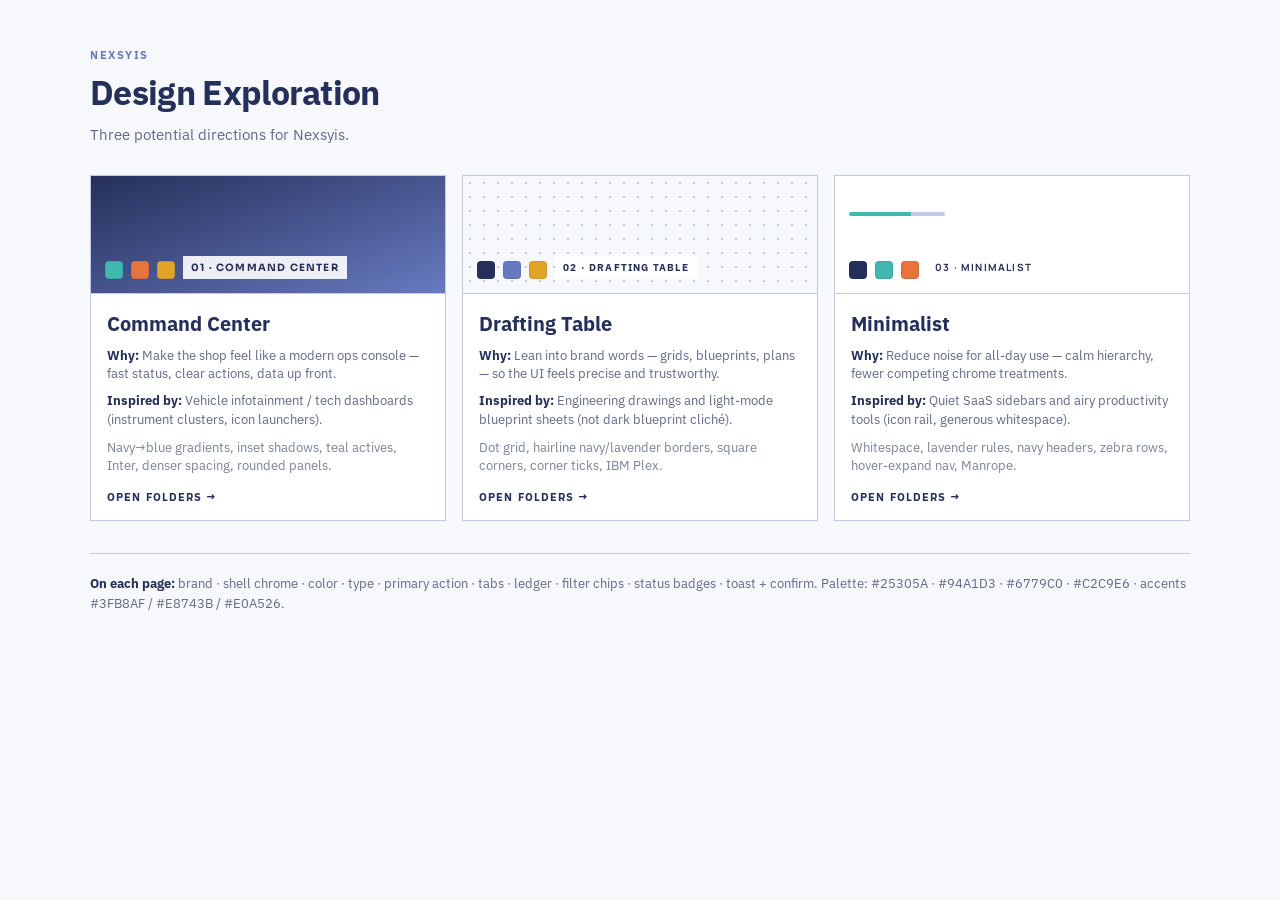
==== index.html @ 8ecec07b "Add Nexsyis design exploration vibes for client review. Three lo-fi Folders directions (Command Cent" ====
<!DOCTYPE html>
<html lang="en">
<head>
  <meta charset="utf-8" />
  <meta name="viewport" content="width=device-width, initial-scale=1" />
  <title>Nexsyis · Design Exploration</title>
  <link rel="icon" href="assets/nexsyis-mark.ico" />
  <link href="https://fonts.googleapis.com/css2?family=IBM+Plex+Sans:wght@400;600;700&family=Manrope:wght@600;700;800&family=Sora:wght@600;700&display=swap" rel="stylesheet" />
  <style>
    :root {
      --navy: #25305a;
      --lavender: #c2c9e6;
      --blue: #6779c0;
      --teal: #3fb8af;
      --orange: #e8743b;
      --gold: #e0a526;
    }
    * { box-sizing: border-box; }
    body {
      margin: 0;
      min-height: 100vh;
      font-family: "IBM Plex Sans", sans-serif;
      color: var(--navy);
      background: #f7f8fc;
      padding: 48px 28px 64px;
    }
    .wrap { max-width: 1100px; margin: 0 auto; }
    .eyebrow {
      margin: 0 0 8px;
      font-size: 11px;
      font-weight: 700;
      letter-spacing: 0.14em;
      text-transform: uppercase;
      color: var(--blue);
    }
    h1 {
      margin: 0 0 10px;
      font-size: 34px;
      letter-spacing: -0.02em;
    }
    .lede {
      margin: 0 0 28px;
      max-width: 58ch;
      color: #5f6a88;
      line-height: 1.5;
      font-size: 15px;
    }
    .grid {
      display: grid;
      grid-template-columns: repeat(3, minmax(0, 1fr));
      gap: 16px;
    }
    @media (max-width: 900px) { .grid { grid-template-columns: 1fr; } }
    a.card {
      display: flex;
      flex-direction: column;
      min-height: 340px;
      text-decoration: none;
      color: inherit;
      background: #fff;
      border: 1px solid var(--lavender);
      overflow: hidden;
    }
    a.card:hover { border-color: var(--navy); }
    .swatch {
      height: 118px;
      border-bottom: 1px solid var(--lavender);
      position: relative;
      display: flex;
      gap: 8px;
      align-items: flex-end;
      padding: 14px;
    }
    .swatch b {
      font-size: 10px;
      font-weight: 700;
      letter-spacing: 0.12em;
      text-transform: uppercase;
      background: rgba(255,255,255,.9);
      padding: 5px 8px;
    }
    .chip {
      width: 18px; height: 18px; border-radius: 4px;
      border: 1px solid rgba(37,48,90,.12);
    }
    .body { padding: 16px; flex: 1; display: flex; flex-direction: column; }
    .body h2 { margin: 0 0 10px; font-size: 20px; }
    .body p { margin: 0 0 8px; color: #5f6a88; font-size: 13px; line-height: 1.45; }
    .body p.craft { margin-bottom: 16px; flex: 1; color: #7a8298; font-size: 12.5px; }
    .body p strong { color: var(--navy); font-weight: 700; }
    .meta {
      font-size: 11px;
      font-weight: 700;
      letter-spacing: 0.1em;
      text-transform: uppercase;
      color: var(--navy);
    }
    .command .swatch {
      background: linear-gradient(160deg, #25305a, #6779c0);
      font-family: "Sora", sans-serif;
    }
    .command .swatch b { color: var(--navy); }
    .drafting .swatch {
      background:
        radial-gradient(circle, #c2c9e6 0.8px, transparent 0.9px) 0 0 / 14px 14px,
        #f7f8fc;
      font-family: "IBM Plex Sans", sans-serif;
    }
    .quiet .swatch {
      background: #fff;
      font-family: "Manrope", sans-serif;
    }
    .quiet .swatch::after {
      content: "";
      position: absolute;
      left: 14px; top: 36px;
      width: 96px; height: 4px;
      border-radius: 999px;
      background: linear-gradient(90deg, var(--teal) 65%, var(--lavender) 65%);
    }
    .notes {
      margin-top: 32px;
      padding-top: 20px;
      border-top: 1px solid var(--lavender);
      font-size: 13px;
      color: #5f6a88;
      line-height: 1.55;
    }
    .notes strong { color: var(--navy); }
  </style>
</head>
<body>
  <div class="wrap">
    <p class="eyebrow">Nexsyis</p>
    <h1>Design Exploration</h1>
    <p class="lede">
      Three potential directions for Nexsyis.
    </p>
    <div class="grid">
      <a class="card command" href="command.html">
        <div class="swatch">
          <span class="chip" style="background:#3fb8af"></span>
          <span class="chip" style="background:#e8743b"></span>
          <span class="chip" style="background:#e0a526"></span>
          <b>01 · Command Center</b>
        </div>
        <div class="body">
          <h2>Command Center</h2>
          <p class="why"><strong>Why:</strong> Make the shop feel like a modern ops console — fast status, clear actions, data up front.</p>
          <p class="inspo"><strong>Inspired by:</strong> Vehicle infotainment / tech dashboards (instrument clusters, icon launchers).</p>
          <p class="craft">Navy→blue gradients, inset shadows, teal actives, Inter, denser spacing, rounded panels.</p>
          <span class="meta">Open Folders →</span>
        </div>
      </a>
      <a class="card drafting" href="drafting.html">
        <div class="swatch">
          <span class="chip" style="background:#25305a"></span>
          <span class="chip" style="background:#6779c0"></span>
          <span class="chip" style="background:#e0a526"></span>
          <b>02 · Drafting Table</b>
        </div>
        <div class="body">
          <h2>Drafting Table</h2>
          <p class="why"><strong>Why:</strong> Lean into brand words — grids, blueprints, plans — so the UI feels precise and trustworthy.</p>
          <p class="inspo"><strong>Inspired by:</strong> Engineering drawings and light-mode blueprint sheets (not dark blueprint cliché).</p>
          <p class="craft">Dot grid, hairline navy/lavender borders, square corners, corner ticks, IBM Plex.</p>
          <span class="meta">Open Folders →</span>
        </div>
      </a>
      <a class="card quiet" href="quiet.html">
        <div class="swatch">
          <span class="chip" style="background:#25305a"></span>
          <span class="chip" style="background:#3fb8af"></span>
          <span class="chip" style="background:#e8743b"></span>
          <b>03 · Minimalist</b>
        </div>
        <div class="body">
          <h2>Minimalist</h2>
          <p class="why"><strong>Why:</strong> Reduce noise for all-day use — calm hierarchy, fewer competing chrome treatments.</p>
          <p class="inspo"><strong>Inspired by:</strong> Quiet SaaS sidebars and airy productivity tools (icon rail, generous whitespace).</p>
          <p class="craft">Whitespace, lavender rules, navy headers, zebra rows, hover-expand nav, Manrope.</p>
          <span class="meta">Open Folders →</span>
        </div>
      </a>
    </div>
    <p class="notes">
      <strong>On each page:</strong> brand · shell chrome · color · type · primary action · tabs · ledger · filter chips · status badges · toast + confirm.
      Palette: #25305A · #94A1D3 · #6779C0 · #C2C9E6 · accents #3FB8AF / #E8743B / #E0A526.
    </p>
  </div>
</body>
</html>
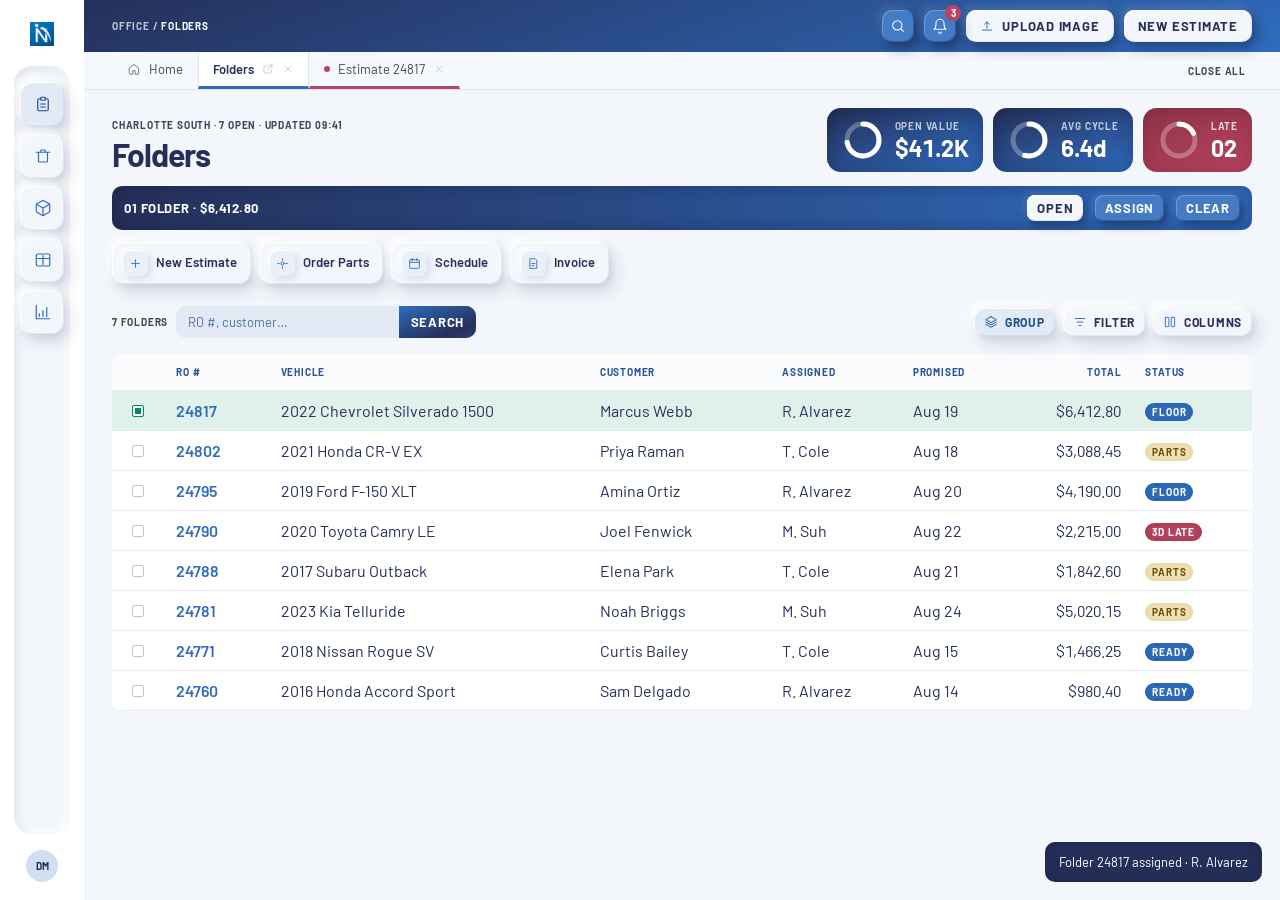
==== commit ee3a9519: "Refine Command Center: notifications, filters, columns, and type scale. Adds interactive popovers an" ====
--- a/index.html
+++ b/index.html
@@ -3,190 +3,14 @@
 <head>
   <meta charset="utf-8" />
   <meta name="viewport" content="width=device-width, initial-scale=1" />
-  <title>Nexsyis · Design Exploration</title>
+  <title>Nexsyis · Command Center · Folders</title>
   <link rel="icon" href="assets/nexsyis-mark.ico" />
-  <link href="https://fonts.googleapis.com/css2?family=IBM+Plex+Sans:wght@400;600;700&family=Manrope:wght@600;700;800&family=Sora:wght@600;700&display=swap" rel="stylesheet" />
-  <style>
-    :root {
-      --navy: #25305a;
-      --lavender: #c2c9e6;
-      --blue: #6779c0;
-      --teal: #3fb8af;
-      --orange: #e8743b;
-      --gold: #e0a526;
-    }
-    * { box-sizing: border-box; }
-    body {
-      margin: 0;
-      min-height: 100vh;
-      font-family: "IBM Plex Sans", sans-serif;
-      color: var(--navy);
-      background: #f7f8fc;
-      padding: 48px 28px 64px;
-    }
-    .wrap { max-width: 1100px; margin: 0 auto; }
-    .eyebrow {
-      margin: 0 0 8px;
-      font-size: 11px;
-      font-weight: 700;
-      letter-spacing: 0.14em;
-      text-transform: uppercase;
-      color: var(--blue);
-    }
-    h1 {
-      margin: 0 0 10px;
-      font-size: 34px;
-      letter-spacing: -0.02em;
-    }
-    .lede {
-      margin: 0 0 28px;
-      max-width: 58ch;
-      color: #5f6a88;
-      line-height: 1.5;
-      font-size: 15px;
-    }
-    .grid {
-      display: grid;
-      grid-template-columns: repeat(3, minmax(0, 1fr));
-      gap: 16px;
-    }
-    @media (max-width: 900px) { .grid { grid-template-columns: 1fr; } }
-    a.card {
-      display: flex;
-      flex-direction: column;
-      min-height: 340px;
-      text-decoration: none;
-      color: inherit;
-      background: #fff;
-      border: 1px solid var(--lavender);
-      overflow: hidden;
-    }
-    a.card:hover { border-color: var(--navy); }
-    .swatch {
-      height: 118px;
-      border-bottom: 1px solid var(--lavender);
-      position: relative;
-      display: flex;
-      gap: 8px;
-      align-items: flex-end;
-      padding: 14px;
-    }
-    .swatch b {
-      font-size: 10px;
-      font-weight: 700;
-      letter-spacing: 0.12em;
-      text-transform: uppercase;
-      background: rgba(255,255,255,.9);
-      padding: 5px 8px;
-    }
-    .chip {
-      width: 18px; height: 18px; border-radius: 4px;
-      border: 1px solid rgba(37,48,90,.12);
-    }
-    .body { padding: 16px; flex: 1; display: flex; flex-direction: column; }
-    .body h2 { margin: 0 0 10px; font-size: 20px; }
-    .body p { margin: 0 0 8px; color: #5f6a88; font-size: 13px; line-height: 1.45; }
-    .body p.craft { margin-bottom: 16px; flex: 1; color: #7a8298; font-size: 12.5px; }
-    .body p strong { color: var(--navy); font-weight: 700; }
-    .meta {
-      font-size: 11px;
-      font-weight: 700;
-      letter-spacing: 0.1em;
-      text-transform: uppercase;
-      color: var(--navy);
-    }
-    .command .swatch {
-      background: linear-gradient(160deg, #25305a, #6779c0);
-      font-family: "Sora", sans-serif;
-    }
-    .command .swatch b { color: var(--navy); }
-    .drafting .swatch {
-      background:
-        radial-gradient(circle, #c2c9e6 0.8px, transparent 0.9px) 0 0 / 14px 14px,
-        #f7f8fc;
-      font-family: "IBM Plex Sans", sans-serif;
-    }
-    .quiet .swatch {
-      background: #fff;
-      font-family: "Manrope", sans-serif;
-    }
-    .quiet .swatch::after {
-      content: "";
-      position: absolute;
-      left: 14px; top: 36px;
-      width: 96px; height: 4px;
-      border-radius: 999px;
-      background: linear-gradient(90deg, var(--teal) 65%, var(--lavender) 65%);
-    }
-    .notes {
-      margin-top: 32px;
-      padding-top: 20px;
-      border-top: 1px solid var(--lavender);
-      font-size: 13px;
-      color: #5f6a88;
-      line-height: 1.55;
-    }
-    .notes strong { color: var(--navy); }
-  </style>
+  <link rel="stylesheet" href="css/shell.css" />
+  <link rel="stylesheet" href="css/vibe-command.css?v=spine-active" />
 </head>
 <body>
-  <div class="wrap">
-    <p class="eyebrow">Nexsyis</p>
-    <h1>Design Exploration</h1>
-    <p class="lede">
-      Three potential directions for Nexsyis.
-    </p>
-    <div class="grid">
-      <a class="card command" href="command.html">
-        <div class="swatch">
-          <span class="chip" style="background:#3fb8af"></span>
-          <span class="chip" style="background:#e8743b"></span>
-          <span class="chip" style="background:#e0a526"></span>
-          <b>01 · Command Center</b>
-        </div>
-        <div class="body">
-          <h2>Command Center</h2>
-          <p class="why"><strong>Why:</strong> Make the shop feel like a modern ops console — fast status, clear actions, data up front.</p>
-          <p class="inspo"><strong>Inspired by:</strong> Vehicle infotainment / tech dashboards (instrument clusters, icon launchers).</p>
-          <p class="craft">Navy→blue gradients, inset shadows, teal actives, Inter, denser spacing, rounded panels.</p>
-          <span class="meta">Open Folders →</span>
-        </div>
-      </a>
-      <a class="card drafting" href="drafting.html">
-        <div class="swatch">
-          <span class="chip" style="background:#25305a"></span>
-          <span class="chip" style="background:#6779c0"></span>
-          <span class="chip" style="background:#e0a526"></span>
-          <b>02 · Drafting Table</b>
-        </div>
-        <div class="body">
-          <h2>Drafting Table</h2>
-          <p class="why"><strong>Why:</strong> Lean into brand words — grids, blueprints, plans — so the UI feels precise and trustworthy.</p>
-          <p class="inspo"><strong>Inspired by:</strong> Engineering drawings and light-mode blueprint sheets (not dark blueprint cliché).</p>
-          <p class="craft">Dot grid, hairline navy/lavender borders, square corners, corner ticks, IBM Plex.</p>
-          <span class="meta">Open Folders →</span>
-        </div>
-      </a>
-      <a class="card quiet" href="quiet.html">
-        <div class="swatch">
-          <span class="chip" style="background:#25305a"></span>
-          <span class="chip" style="background:#3fb8af"></span>
-          <span class="chip" style="background:#e8743b"></span>
-          <b>03 · Minimalist</b>
-        </div>
-        <div class="body">
-          <h2>Minimalist</h2>
-          <p class="why"><strong>Why:</strong> Reduce noise for all-day use — calm hierarchy, fewer competing chrome treatments.</p>
-          <p class="inspo"><strong>Inspired by:</strong> Quiet SaaS sidebars and airy productivity tools (icon rail, generous whitespace).</p>
-          <p class="craft">Whitespace, lavender rules, navy headers, zebra rows, hover-expand nav, Manrope.</p>
-          <span class="meta">Open Folders →</span>
-        </div>
-      </a>
-    </div>
-    <p class="notes">
-      <strong>On each page:</strong> brand · shell chrome · color · type · primary action · tabs · ledger · filter chips · status badges · toast + confirm.
-      Palette: #25305A · #94A1D3 · #6779C0 · #C2C9E6 · accents #3FB8AF / #E8743B / #E0A526.
-    </p>
-  </div>
+  <div id="app"></div>
+  <script src="js/folders.js?v=filter-grouped"></script>
+  <script>mountFolders("command");</script>
 </body>
 </html>
--- a/css/shell.css
+++ b/css/shell.css
@@ -0,0 +1,806 @@
+/* Shared lo-fi Folders shell — layout + hierarchy. Vibes own color/type/chrome. */
+
+*,
+*::before,
+*::after { box-sizing: border-box; }
+
+html, body { margin: 0; height: 100%; }
+
+body {
+  font-family: var(--font);
+  font-size: var(--text-body);
+  color: var(--ink);
+  background: var(--bg);
+  -webkit-font-smoothing: antialiased;
+}
+
+button, input { font: inherit; }
+button { cursor: pointer; }
+a { color: inherit; }
+
+.app {
+  display: grid;
+  grid-template-columns: var(--spine-width) minmax(0, 1fr);
+  min-height: 100vh;
+  height: 100%;
+}
+
+/* —— Spine / brand */
+.spine {
+  display: flex;
+  flex-direction: column;
+  background: var(--spine);
+  color: var(--spinefg);
+  border-right: 1px solid var(--line);
+  z-index: 2;
+}
+
+.brand {
+  display: flex;
+  flex-direction: column;
+  align-items: center;
+  gap: 8px;
+  padding: 16px 8px 14px;
+  text-decoration: none;
+  border-bottom: 1px solid var(--line);
+}
+
+.brand img { width: 28px; height: 28px; display: block; }
+
+.brand-word {
+  font-family: var(--font-display);
+  font-weight: 700;
+  font-size: var(--text-brand);
+  letter-spacing: var(--track-brand);
+  line-height: 1.1;
+  text-align: center;
+  color: var(--brand-ink);
+}
+
+.spine-nav {
+  display: flex;
+  flex-direction: column;
+  gap: var(--spine-gap, 6px);
+  padding: 10px 8px;
+  flex: 1;
+}
+
+.spine-item {
+  display: flex;
+  flex-direction: column;
+  align-items: center;
+  gap: 5px;
+  padding: 8px 4px;
+  border: 0;
+  background: transparent;
+  color: var(--spine-muted);
+}
+
+.spine-item .tile {
+  width: var(--tile, 36px);
+  height: var(--tile, 36px);
+  display: grid;
+  place-items: center;
+  border-radius: var(--radius-tile);
+  background: var(--tile-bg);
+  border: 1px solid var(--tile-line);
+  color: var(--tile-fg);
+}
+
+.spine-item .ico,
+.spine-item .tile .ico { width: 18px; height: 18px; }
+
+.spine-item .lbl {
+  font-size: 9px;
+  font-weight: 600;
+  letter-spacing: 0.06em;
+  text-transform: uppercase;
+}
+
+.spine-item.is-active {
+  color: var(--spinefg);
+}
+
+.spine-item.is-active .tile {
+  background: var(--tile-active-bg);
+  border-color: var(--tile-active-line);
+  color: var(--tile-active-fg);
+  box-shadow: var(--tile-active-glow, none);
+}
+
+.spine-foot {
+  padding: 10px 8px 14px;
+  border-top: 1px solid var(--line);
+  display: flex;
+  flex-direction: column;
+  gap: 8px;
+  align-items: center;
+}
+
+.user-chip {
+  width: 32px;
+  height: 32px;
+  border-radius: 50%;
+  display: grid;
+  place-items: center;
+  font-size: 10px;
+  font-weight: 700;
+  background: var(--soft);
+  color: var(--ink);
+  border: 1px solid var(--line);
+}
+
+/* —— Workspace */
+.workspace {
+  display: flex;
+  flex-direction: column;
+  min-width: 0;
+  background: var(--sheet);
+  position: relative;
+}
+
+.topbar {
+  display: flex;
+  align-items: center;
+  gap: 10px;
+  min-height: 52px;
+  padding: 0 16px;
+  background: var(--paper);
+  border-bottom: 1px solid var(--line);
+}
+
+.crumb {
+  font-size: 10px;
+  font-weight: 700;
+  letter-spacing: 0.12em;
+  text-transform: uppercase;
+  color: var(--muted);
+  white-space: nowrap;
+}
+
+.crumb strong { color: var(--ink); }
+
+.topbar-spacer { flex: 1; }
+
+.search {
+  display: flex;
+  align-items: center;
+  height: 32px;
+  min-width: 180px;
+  border: 1px solid var(--line);
+  border-radius: var(--radius-control);
+  background: var(--paper);
+  overflow: hidden;
+}
+
+.search input {
+  flex: 1;
+  border: 0;
+  outline: 0;
+  padding: 0 12px;
+  background: transparent;
+  color: var(--muted);
+  font-size: 12px;
+}
+
+.btn {
+  height: 32px;
+  padding: 0 14px;
+  border-radius: var(--radius-control);
+  border: 1px solid transparent;
+  font-size: 11px;
+  font-weight: 700;
+  letter-spacing: 0.06em;
+  text-transform: uppercase;
+  display: inline-flex;
+  align-items: center;
+  gap: 6px;
+  white-space: nowrap;
+  background: transparent;
+  color: var(--ink);
+}
+
+.btn-primary {
+  background: var(--action);
+  border-color: var(--action);
+  color: var(--action-fg);
+}
+
+.btn-ghost {
+  border-color: var(--line);
+  background: var(--paper);
+}
+
+.btn-sm { height: 26px; padding: 0 10px; font-size: 10px; }
+
+.btn-teal {
+  background: var(--teal);
+  border-color: var(--teal);
+  color: #fff;
+}
+
+.icon-btn {
+  width: 32px;
+  height: 32px;
+  border-radius: var(--radius-control);
+  border: 1px solid var(--line);
+  background: var(--paper);
+  color: var(--muted);
+  display: grid;
+  place-items: center;
+  position: relative;
+  padding: 0;
+}
+
+.icon-btn .badge {
+  position: absolute;
+  top: -5px;
+  right: -5px;
+  min-width: 16px;
+  height: 16px;
+  padding: 0 4px;
+  border-radius: 999px;
+  background: var(--orange);
+  color: #fff;
+  font-size: 9px;
+  font-weight: 700;
+  display: grid;
+  place-items: center;
+}
+
+/* —— Tabs */
+.tabstrip {
+  display: flex;
+  align-items: stretch;
+  min-height: 36px;
+  padding: 0 10px;
+  gap: 4px;
+  background: var(--sheet);
+  border-bottom: 1px solid var(--line);
+}
+
+.tab {
+  display: flex;
+  align-items: center;
+  gap: 8px;
+  padding: 0 12px;
+  border: 0;
+  background: transparent;
+  color: var(--muted);
+  font-size: 13px;
+  border-bottom: 2px solid transparent;
+}
+
+.tab.is-active {
+  color: var(--ink);
+  font-weight: 600;
+  background: var(--paper);
+  border-bottom-color: var(--tab-active, var(--action));
+}
+
+.tab.is-dirty { border-bottom-color: var(--orange); }
+.tab .dot {
+  width: 6px; height: 6px; border-radius: 50%;
+  background: var(--orange);
+}
+.tab .x { color: var(--faint); }
+.tabstrip .close-all {
+  margin-left: auto;
+  border: 0;
+  background: transparent;
+  color: var(--muted);
+  font-size: 10px;
+  font-weight: 700;
+  letter-spacing: 0.1em;
+  text-transform: uppercase;
+}
+
+/* —— Content */
+.content {
+  flex: 1;
+  min-height: 0;
+  overflow: auto;
+  padding: var(--content-pad, 18px 20px 32px);
+  background: var(--content-bg, var(--paper));
+}
+
+.page-head {
+  display: flex;
+  align-items: flex-end;
+  justify-content: space-between;
+  gap: 20px;
+  margin-bottom: var(--section-gap, 14px);
+}
+
+.page-meta {
+  font-size: 10px;
+  font-weight: 700;
+  letter-spacing: 0.12em;
+  text-transform: uppercase;
+  color: var(--muted);
+  margin-bottom: 6px;
+}
+
+.page-title {
+  font-family: var(--font-display);
+  font-size: var(--text-title);
+  font-weight: 700;
+  letter-spacing: var(--track-title);
+  margin: 0;
+  line-height: 1.1;
+  color: var(--brand-ink);
+}
+
+/* —— KPI / instrument cluster */
+.kpis {
+  display: flex;
+  gap: var(--kpi-gap, 10px);
+}
+
+.kpi {
+  background: var(--panel-bg);
+  border: 1px solid var(--panel-line);
+  border-radius: var(--radius-panel);
+  padding: var(--kpi-pad, 10px 14px);
+  min-width: 96px;
+  box-shadow: var(--panel-shadow, none);
+  position: relative;
+}
+
+.kpi .k {
+  display: block;
+  font-size: 10px;
+  font-weight: 700;
+  letter-spacing: 0.12em;
+  text-transform: uppercase;
+  color: var(--muted);
+  margin-bottom: 4px;
+}
+
+.kpi .v {
+  font-variant-numeric: tabular-nums;
+  font-weight: 700;
+  font-size: var(--kpi-num, 20px);
+  color: var(--ink);
+  line-height: 1;
+}
+
+.kpi.is-alert .v { color: var(--orange); }
+
+.kpi-gauge {
+  display: flex;
+  align-items: center;
+  gap: 10px;
+}
+
+.kpi-gauge svg { width: 44px; height: 44px; flex: 0 0 auto; }
+.kpi-gauge .track { fill: none; stroke: var(--gauge-track); stroke-width: 5; }
+.kpi-gauge .arc { fill: none; stroke: var(--teal); stroke-width: 5; stroke-linecap: round; }
+.kpi.is-alert .kpi-gauge .arc { stroke: var(--orange); }
+
+/* —— Quick actions (Command) */
+.launcher {
+  display: none;
+  grid-template-columns: repeat(4, minmax(0, 1fr));
+  gap: 10px;
+  margin-bottom: var(--section-gap, 14px);
+}
+
+body[data-vibe="command"] .launcher { display: grid; }
+
+.launch-tile {
+  display: flex;
+  flex-direction: column;
+  align-items: flex-start;
+  gap: 10px;
+  padding: 12px;
+  border-radius: var(--radius-panel);
+  border: 1px solid var(--panel-line);
+  background: var(--panel-bg);
+  box-shadow: var(--panel-shadow, none);
+  color: var(--ink);
+  text-align: left;
+}
+
+.launch-tile .tile {
+  width: 36px;
+  height: 36px;
+  border-radius: var(--radius-tile);
+  display: grid;
+  place-items: center;
+  background: var(--navy);
+  color: #fff;
+}
+
+.launch-tile .name {
+  font-size: 12px;
+  font-weight: 600;
+}
+
+.launch-tile .sub {
+  font-size: 11px;
+  color: var(--muted);
+}
+
+/* —— Selection bar */
+.sel-bar {
+  display: flex;
+  align-items: center;
+  gap: 12px;
+  min-height: 38px;
+  padding: 0 12px;
+  margin-bottom: 12px;
+  border-radius: var(--radius-control);
+  background: var(--band);
+  color: var(--band-fg);
+  font-size: 12px;
+  position: relative;
+}
+
+.sel-bar strong {
+  font-size: 11px;
+  letter-spacing: 0.06em;
+  text-transform: uppercase;
+}
+
+.sel-bar .hint { opacity: 0.8; flex: 1; font-size: 11px; }
+.sel-bar .btn {
+  height: 26px;
+  background: color-mix(in srgb, #fff 18%, transparent);
+  border-color: color-mix(in srgb, #fff 35%, transparent);
+  color: #fff;
+}
+
+/* —— Toolbar / pills */
+.toolbar {
+  display: flex;
+  align-items: center;
+  gap: 8px;
+  margin-bottom: 10px;
+  flex-wrap: wrap;
+}
+
+.toolbar .count {
+  font-size: 10px;
+  font-weight: 700;
+  letter-spacing: 0.12em;
+  text-transform: uppercase;
+  color: var(--muted);
+}
+
+.seg {
+  display: flex;
+  gap: 4px;
+  align-items: center;
+}
+
+.chip {
+  height: 26px;
+  padding: 0 11px;
+  border-radius: var(--radius-chip);
+  border: 1px solid var(--line);
+  background: var(--paper);
+  color: var(--ink);
+  font-size: 10px;
+  font-weight: 700;
+  letter-spacing: 0.08em;
+  text-transform: uppercase;
+}
+
+.chip.is-on {
+  background: var(--chip-on-bg);
+  border-color: var(--chip-on-line);
+  color: var(--chip-on-fg);
+}
+
+/* —— Panel / ledger */
+.panel {
+  border: 1px solid var(--panel-line);
+  background: var(--panel-bg);
+  border-radius: var(--radius-panel);
+  box-shadow: var(--panel-shadow, none);
+  overflow: hidden;
+  position: relative;
+}
+
+.stage-stack {
+  display: flex;
+  flex-direction: column;
+  gap: 16px;
+}
+
+/* Drafting corner ticks — all 4 corners on every stage panel */
+.panel.ticks::before,
+.panel.ticks::after {
+  content: none;
+}
+
+body[data-vibe="drafting"] .panel.ticks {
+  background-color: #fff;
+  background-image:
+    linear-gradient(var(--navy), var(--navy)),
+    linear-gradient(var(--navy), var(--navy)),
+    linear-gradient(var(--navy), var(--navy)),
+    linear-gradient(var(--navy), var(--navy)),
+    linear-gradient(var(--navy), var(--navy)),
+    linear-gradient(var(--navy), var(--navy)),
+    linear-gradient(var(--navy), var(--navy)),
+    linear-gradient(var(--navy), var(--navy));
+  background-size: 12px 1.5px, 1.5px 12px, 12px 1.5px, 1.5px 12px, 12px 1.5px, 1.5px 12px, 12px 1.5px, 1.5px 12px;
+  background-position:
+    left 5px top 5px, left 5px top 5px,
+    right 5px top 5px, right 5px top 5px,
+    left 5px bottom 5px, left 5px bottom 5px,
+    right 5px bottom 5px, right 5px bottom 5px;
+  background-repeat: no-repeat;
+  overflow: visible;
+}
+
+.dim-line {
+  display: none;
+  align-items: center;
+  gap: 8px;
+  margin: 0 0 8px;
+  font-size: 10px;
+  font-weight: 700;
+  letter-spacing: 0.1em;
+  text-transform: uppercase;
+  color: var(--blue-mid);
+}
+
+body[data-vibe="drafting"] .dim-line { display: flex; }
+
+.dim-line .rule {
+  flex: 1;
+  height: 0;
+  border-top: 1px solid var(--blue-mid);
+  position: relative;
+}
+.dim-line .rule::before,
+.dim-line .rule::after {
+  content: "";
+  position: absolute;
+  top: -3px;
+  width: 1px;
+  height: 7px;
+  background: var(--blue-mid);
+}
+.dim-line .rule::before { left: 0; }
+.dim-line .rule::after { right: 0; }
+
+.ledger {
+  width: 100%;
+  border-collapse: collapse;
+  font-size: var(--text-row);
+}
+
+.ledger th {
+  text-align: left;
+  font-size: 10px;
+  font-weight: 700;
+  letter-spacing: 0.12em;
+  text-transform: uppercase;
+  color: var(--muted);
+  height: 32px;
+  padding: 0 12px;
+  background: var(--thead);
+  border-bottom: 1px solid var(--thead-line);
+  white-space: nowrap;
+}
+
+.ledger th.num, .ledger td.num {
+  text-align: right;
+  font-variant-numeric: tabular-nums;
+}
+
+.ledger .group td {
+  height: 30px;
+  padding: 0 12px;
+  background: var(--group-bg);
+  font-size: 10px;
+  font-weight: 700;
+  letter-spacing: 0.12em;
+  text-transform: uppercase;
+  border-bottom: 1px solid var(--line);
+}
+
+.ledger .tick {
+  display: inline-block;
+  width: 7px;
+  height: 7px;
+  margin-right: 8px;
+  vertical-align: middle;
+  background: var(--periwinkle, var(--blue-mid));
+}
+.ledger .tick.critical { background: var(--orange); }
+.ledger .tick.attention { background: var(--gold); }
+.ledger .tick.active { background: var(--teal); }
+
+.ledger tr.data td {
+  height: var(--row-h, 38px);
+  padding: 0 12px;
+  border-bottom: 1px solid var(--row-line);
+}
+
+.ledger tr.data.is-selected td {
+  background: var(--row-selected);
+}
+
+.ledger a.ro {
+  color: var(--link);
+  font-weight: 600;
+  text-decoration: none;
+}
+
+.ledger .check {
+  width: 14px;
+  height: 14px;
+  border: 1px solid var(--line);
+  background: var(--paper);
+  display: inline-block;
+  vertical-align: middle;
+  border-radius: 2px;
+}
+
+.ledger tr.is-selected .check {
+  background: var(--action);
+  border-color: var(--action);
+  box-shadow: inset 0 0 0 2px var(--paper);
+}
+
+/* —— Status */
+.tag {
+  display: inline-flex;
+  align-items: center;
+  height: 18px;
+  padding: 0 7px;
+  font-size: 9px;
+  font-weight: 700;
+  letter-spacing: 0.08em;
+  text-transform: uppercase;
+  border-radius: var(--radius-chip);
+  border: 1px solid transparent;
+}
+
+/* Semantic status — vibes map meaning → color */
+.tag-critical {
+  color: #fff;
+  background: var(--orange);
+  border-color: var(--orange);
+}
+.tag-attention {
+  color: #fff;
+  background: var(--gold);
+  border-color: var(--gold);
+}
+.tag-neutral {
+  color: var(--navy);
+  background: var(--lavender);
+  border-color: transparent;
+}
+
+/* —— Placeholders */
+.ph {
+  display: block;
+  background: var(--ph);
+  border-radius: 3px;
+  position: relative;
+  overflow: hidden;
+}
+.ph::after {
+  content: "";
+  position: absolute;
+  inset: 0;
+  background: linear-gradient(105deg, transparent 40%, rgba(255,255,255,.55) 50%, transparent 60%);
+  animation: shine 2.4s ease-in-out infinite;
+}
+@keyframes shine {
+  from { transform: translateX(-70%); }
+  to { transform: translateX(70%); }
+}
+.ph-line { height: 10px; width: 70%; }
+.ph-line.short { width: 42%; }
+.ph-block { min-height: 24px; width: 100%; height: 100%; }
+
+/* —— Feedback */
+.toast {
+  position: fixed;
+  right: 18px;
+  bottom: 18px;
+  max-width: 320px;
+  padding: 12px 14px;
+  background: var(--navy);
+  color: #fff;
+  border-radius: var(--radius-control);
+  font-size: 12px;
+  z-index: 40;
+  box-shadow: 0 12px 28px -16px rgba(37, 48, 90, 0.45);
+}
+
+.dialog-wrap {
+  position: absolute;
+  right: 22px;
+  top: 100px;
+  width: min(340px, calc(100% - 40px));
+  z-index: 30;
+}
+
+.dialog {
+  background: var(--paper);
+  border: 1px solid var(--line);
+  border-radius: var(--radius-panel);
+  padding: 16px;
+  box-shadow: var(--dialog-shadow, 0 18px 40px -22px rgba(37, 48, 90, 0.35));
+}
+
+.dialog .kicker {
+  display: flex;
+  align-items: center;
+  gap: 8px;
+  font-size: 10px;
+  font-weight: 700;
+  letter-spacing: 0.12em;
+  text-transform: uppercase;
+  color: var(--muted);
+  margin-bottom: 6px;
+}
+
+.dialog .kicker .dot {
+  width: 6px; height: 6px; border-radius: 50%;
+  background: var(--orange);
+}
+
+.dialog h3 {
+  margin: 0 0 6px;
+  font-family: var(--font-display);
+  font-size: 16px;
+  color: var(--brand-ink);
+}
+
+.dialog p {
+  margin: 0 0 14px;
+  font-size: 13px;
+  color: var(--muted);
+  line-height: 1.45;
+}
+
+.dialog .actions { display: flex; gap: 8px; align-items: center; }
+.dialog .grow { flex: 1; }
+.btn-danger {
+  color: var(--orange);
+  border-color: color-mix(in srgb, var(--orange) 45%, #fff);
+  background: #fff;
+}
+
+.vibe-tag {
+  position: fixed;
+  left: calc(var(--spine-width) + 14px);
+  bottom: 14px;
+  z-index: 20;
+  font-size: 10px;
+  font-weight: 700;
+  letter-spacing: 0.12em;
+  text-transform: uppercase;
+  color: var(--muted);
+  background: color-mix(in srgb, var(--paper) 90%, transparent);
+  border: 1px solid var(--line);
+  padding: 6px 10px;
+  border-radius: 999px;
+}
+
+.vibe-tag a {
+  color: var(--link);
+  text-decoration: none;
+  margin-left: 8px;
+}
+
+.ico svg {
+  display: block;
+  width: 100%;
+  height: 100%;
+  stroke: currentColor;
+  fill: none;
+  stroke-width: 1.6;
+  stroke-linecap: round;
+  stroke-linejoin: round;
+}
--- a/css/vibe-command.css
+++ b/css/vibe-command.css
@@ -0,0 +1,1654 @@
+/* 1. Command Center — light tech dashboard / infotainment
+
+   Signal legend (strict):
+   · Blue family  → stage groups (tints/shades of #2F6CBF)
+   · Green #008A62 → active states + important tags only
+   · Blue  #2F6CBF → primary buttons / links (not green)
+   · Rose  #B8445F → critical callouts
+   · Gold  #D6A319 → attention callouts
+   · Neutrals #424656 / #A6ABBD → muted chrome
+
+   Chrome rule: no borders, except checkboxes + table rules. Depth = inset shadows.
+*/
+
+@import url("https://fonts.googleapis.com/css2?family=Barlow:wght@400;500;600;700&display=swap");
+
+:root {
+  --navy: #25305a;
+  --blue-mid: #2f6cbf;
+  --periwinkle: color-mix(in srgb, #2f6cbf 42%, #ffffff);
+  --lavender: color-mix(in srgb, #2f6cbf 22%, #ffffff);
+  --teal: #008a62;
+  --stage: #2f6cbf;
+  /* Stage ladder from base #2F6CBF — light → mid → deep */
+  --stage-light: color-mix(in srgb, #2f6cbf 38%, #ffffff);
+  --stage-mid: #2f6cbf;
+  --stage-deep: color-mix(in srgb, #2f6cbf 48%, #25305a);
+  --orange: #b8445f;
+  --gold: #d6a319;
+  --slate: #424656;
+  --mist: #a6abbd;
+
+  --ink: #25305a;
+  --brand-ink: #25305a;
+  --muted: #424656;
+  --faint: #a6abbd;
+  /* Surfaces derived from #2F6CBF — not the old purple-gray stack */
+  --bg: color-mix(in srgb, #2f6cbf 9%, #ffffff);
+  --paper: #ffffff;
+  --sheet: color-mix(in srgb, #2f6cbf 5%, #ffffff);
+  --soft: color-mix(in srgb, #2f6cbf 11%, #ffffff);
+  --line: transparent;
+  --ph: color-mix(in srgb, #2f6cbf 14%, #ffffff);
+
+  --spine: #ffffff;
+  --spinefg: #25305a;
+  --spine-muted: #424656;
+  --spine-width: 84px;
+  --spine-width-open: 260px;
+  --spine-gap: 4px;
+
+  --tile: 36px;
+  --tile-bg: transparent;
+  --tile-line: transparent;
+  --tile-fg: #25305a;
+  --tile-active-bg: transparent;
+  --tile-active-line: transparent;
+  --tile-active-fg: #008a62;
+  --tile-active-glow: none;
+
+  --action: #2f6cbf;
+  --action-fg: #ffffff;
+  --tab-active: #2f6cbf;
+  --link: #2f6cbf;
+  --band: #25305a;
+  --band-fg: #ffffff;
+
+  --panel-bg: linear-gradient(160deg, #25305a 0%, #2f6cbf 100%);
+  --panel-line: transparent;
+  --panel-shadow: inset 0 0 18px rgba(15, 20, 40, 0.22);
+  --radius-panel: 14px;
+  --radius-control: 10px;
+  --radius-tile: 12px;
+  --radius-chip: 999px;
+
+  --thead: color-mix(in srgb, #25305a 8%, #fff);
+  --thead-line: transparent;
+  --group-bg: color-mix(in srgb, var(--lavender) 55%, #fff);
+  --row-line: transparent;
+  --row-selected: color-mix(in srgb, #008a62 12%, #fff);
+  --row-hover: color-mix(in srgb, #008a62 6%, #fff); /* ~50% of selected green */
+  --row-h: 40px;
+
+  --chip-on-bg: #008a62;
+  --chip-on-line: transparent;
+  --chip-on-fg: #fff;
+
+  --gauge-track: color-mix(in srgb, #fff 28%, transparent);
+
+  --font: "Barlow", sans-serif;
+  --font-display: "Barlow", sans-serif;
+  /* Type scale (5 steps) — prefer these over one-off px */
+  --text-display: 32px; /* page title */
+  --text-kpi: 24px; /* metric numerals only */
+  --text-body: 16px; /* page + table rows */
+  --text-ui: 13px; /* controls, tabs, nav labels, popovers */
+  --text-ui-sm: 12px; /* compact toolbar actions (Group / Filter / Columns) */
+  --text-micro: 10px; /* uppercase chrome / tags / badges */
+  --text-brand: var(--text-ui);
+  --text-title: var(--text-display);
+  --text-row: var(--text-body);
+  --track-brand: 0.04em;
+  --track-title: -0.03em;
+  --track-micro: 0.08em;
+  --kpi-num: var(--text-kpi);
+  --content-gutter: 28px;
+  --content-pad: 18px var(--content-gutter) 36px;
+  --content-bg: color-mix(in srgb, #2f6cbf 6%, #ffffff);
+
+  /* Centered insets only — no x/y offset on the shadow */
+  --inset: inset 0 0 6px rgba(37, 48, 90, 0.12);
+  --inset-deep: inset 0 0 10px rgba(37, 48, 90, 0.16);
+  --inset-on-dark: inset 0 0 18px rgba(15, 20, 40, 0.32);
+  --inset-fill: inset 0 0 8px rgba(15, 20, 40, 0.18);
+  --inset-teal: inset 0 0 10px rgba(0, 100, 70, 0.22);
+}
+
+/* —— No borders on chrome (table + checkboxes excluded below) */
+.spine,
+.brand,
+.spine-foot,
+.topbar,
+.search,
+.btn,
+.icon-btn,
+.kpi,
+.launch-tile,
+.launch-tile .tile,
+.panel,
+.sel-bar,
+.chip,
+.user-chip,
+.spine-item .tile,
+.toast,
+.vibe-tag,
+.dialog,
+.tag {
+  border: 0 !important;
+}
+
+/* —— Slim icon rail — expands on hover (from Minimalist feedback) */
+.spine {
+  width: var(--spine-width);
+  padding: 12px 6px 14px;
+  box-shadow: none;
+  background: #fff;
+  overflow: hidden;
+  z-index: 30;
+  transition: width 0.2s ease;
+}
+
+.spine:hover {
+  width: var(--spine-width-open);
+  box-shadow: 12px 0 32px -20px rgba(37, 48, 90, 0.28);
+}
+
+.brand {
+  flex-direction: row;
+  justify-content: flex-start;
+  align-items: center;
+  padding: 10px 0 16px 24px;
+  margin: 0;
+  gap: 0;
+  border-radius: 0;
+  background: #fff;
+  box-shadow: none;
+  width: 100%;
+  overflow: hidden;
+  box-sizing: border-box;
+}
+
+.spine:hover .brand {
+  gap: 12px;
+  padding-right: 16px;
+}
+
+.brand img {
+  width: 24px;
+  height: 24px;
+  flex: 0 0 24px;
+  display: block;
+}
+
+.brand-word {
+  opacity: 0;
+  width: 0;
+  max-width: 0;
+  overflow: hidden;
+  white-space: nowrap;
+  font-size: var(--text-body);
+  letter-spacing: 0;
+  text-align: left;
+  font-weight: 700;
+  transition: opacity 0.15s ease;
+}
+
+.spine:hover .brand-word {
+  opacity: 1;
+  width: auto;
+  max-width: 160px;
+}
+
+.spine-nav {
+  margin: 4px 8px;
+  padding: 8px 6px;
+  /* No flex gap — collapsed kickers were still eating gap and unevening icons */
+  gap: 0;
+  align-items: stretch;
+  border-radius: 18px;
+  background: var(--content-bg);
+  box-shadow:
+    inset 4px 4px 10px rgba(37, 48, 90, 0.08),
+    inset -3px -3px 8px rgba(255, 255, 255, 0.9);
+}
+
+.spine-item + .spine-item,
+.spine-kicker + .spine-item {
+  margin-top: 8px;
+}
+
+/* Kickers collapse fully when closed (no leftover flex space) */
+.spine-kicker {
+  margin: 0;
+  padding: 0;
+  max-height: 0;
+  height: 0;
+  opacity: 0;
+  overflow: hidden;
+  font-size: var(--text-micro);
+  font-weight: 700;
+  letter-spacing: var(--track-micro);
+  text-transform: uppercase;
+  /* Same blue as table column headers */
+  color: color-mix(in srgb, #2f6cbf 58%, #25305a);
+  line-height: 0;
+  pointer-events: none;
+  transition:
+    max-height 0.22s ease,
+    height 0.22s ease,
+    margin 0.22s ease,
+    padding 0.22s ease,
+    opacity 0.18s ease,
+    line-height 0.22s ease;
+}
+
+.spine:hover .spine-kicker {
+  position: relative;
+  z-index: 2;
+  max-height: 28px;
+  height: auto;
+  line-height: 1.3;
+  margin: 14px 12px 10px;
+  padding: 2px 0;
+  opacity: 1;
+}
+
+.spine:hover .spine-kicker:first-child {
+  margin-top: 6px;
+}
+
+/* When kicker is visible it owns the spacing — don’t double with item margin */
+.spine:hover .spine-kicker + .spine-item {
+  margin-top: 0;
+}
+
+.spine-item {
+  position: relative;
+  z-index: 0;
+  display: flex;
+  flex-direction: row;
+  justify-content: flex-start;
+  align-items: center;
+  gap: 0;
+  width: 100%;
+  height: 44px;
+  min-height: 44px;
+  padding: 0 10px 0 12px;
+  text-align: left;
+  box-sizing: border-box;
+  /* Soft-UI surface shared with .launch-tile below */
+  transition:
+    box-shadow 0.22s ease,
+    background-color 0.22s ease,
+    color 0.22s ease,
+    transform 0.22s ease,
+    gap 0.18s ease,
+    padding 0.18s ease;
+}
+
+.spine:hover .spine-item {
+  gap: 12px;
+  padding: 0 12px 0 12px;
+}
+
+.spine-item .tile {
+  width: 22px;
+  height: 22px;
+  flex: 0 0 22px;
+  display: grid;
+  place-items: center;
+  background: transparent;
+  box-shadow: none;
+  color: #2f6cbf;
+}
+
+.spine-item .tile .ico {
+  width: 18px;
+  height: 18px;
+  display: block;
+}
+
+.spine-item .lbl {
+  flex: 1 1 auto;
+  min-width: 0;
+  opacity: 0;
+  max-width: 0;
+  overflow: hidden;
+  text-overflow: ellipsis;
+  white-space: nowrap;
+  font-size: var(--text-ui);
+  font-weight: 600;
+  letter-spacing: 0;
+  text-transform: none;
+  line-height: 1.2;
+  transition:
+    opacity 0.16s ease 0.04s,
+    max-width 0.2s ease;
+}
+
+.spine:hover .spine-item .lbl {
+  opacity: 1;
+  max-width: 168px;
+}
+
+/* Active — same darker blue + wash as Group / Filter pressed state */
+.spine-item.is-active {
+  color: #1e4f8f;
+  background: color-mix(in srgb, #2f6cbf 14%, #ffffff);
+}
+
+.spine-item.is-active:hover {
+  background: color-mix(in srgb, #2f6cbf 18%, #ffffff);
+}
+
+.spine-item.is-active .tile {
+  background: transparent;
+  color: #1e4f8f;
+  box-shadow: none;
+}
+
+.spine-item.is-active .lbl {
+  color: #1e4f8f;
+}
+
+.spine-foot {
+  align-items: flex-start;
+  padding: 12px 0 4px 20px;
+  box-shadow: none;
+}
+
+.user-row {
+  display: flex;
+  align-items: center;
+  gap: 0;
+  padding: 0;
+  border-radius: 0;
+  background: transparent;
+  box-shadow: none;
+  overflow: hidden;
+}
+
+.spine:hover .user-row {
+  gap: 10px;
+}
+
+.user-chip {
+  width: 32px;
+  height: 32px;
+  flex: 0 0 32px;
+  box-shadow: none;
+  background: var(--lavender);
+  color: var(--navy);
+}
+
+.user-meta {
+  display: flex;
+  flex-direction: column;
+  gap: 2px;
+  min-width: 0;
+  opacity: 0;
+  width: 0;
+  max-width: 0;
+  overflow: hidden;
+  white-space: nowrap;
+}
+
+.spine:hover .user-meta {
+  opacity: 1;
+  width: auto;
+  max-width: 140px;
+}
+
+.user-meta strong {
+  font-size: var(--text-ui);
+  font-weight: 700;
+  color: var(--navy);
+  white-space: nowrap;
+  overflow: hidden;
+  text-overflow: ellipsis;
+}
+
+.user-meta span {
+  font-size: var(--text-micro);
+  color: var(--muted);
+  letter-spacing: var(--track-micro);
+  text-transform: uppercase;
+}
+
+.topbar {
+  position: relative;
+  background: linear-gradient(160deg, #25305a 0%, #2f6cbf 100%);
+  color: #fff;
+  box-shadow: none;
+  border-bottom: 0;
+  padding-left: var(--content-gutter);
+  padding-right: var(--content-gutter);
+}
+
+.crumb {
+  font-size: var(--text-micro);
+  letter-spacing: var(--track-micro);
+  color: color-mix(in srgb, #fff 72%, transparent);
+}
+
+.crumb strong {
+  color: #fff;
+}
+
+.topbar-actions {
+  position: relative;
+  display: flex;
+  align-items: center;
+  gap: 10px;
+  flex: 0 1 auto;
+  min-width: 0;
+  z-index: 1;
+}
+
+.topbar-actions > :not(.topbar-search-panel) {
+  transition: opacity 0.2s ease, visibility 0.2s ease;
+}
+
+.topbar-actions.is-searching > :not(.topbar-search-panel) {
+  opacity: 0;
+  visibility: hidden;
+  pointer-events: none;
+}
+
+/* Search / notification — dark soft-UI lift */
+.topbar .icon-btn {
+  background: color-mix(in srgb, #fff 10%, #2f6cbf);
+  color: #fff;
+  border-radius: 10px;
+  box-shadow:
+    5px 7px 14px rgba(15, 20, 40, 0.32),
+    2px 3px 5px rgba(15, 20, 40, 0.18),
+    -3px -3px 8px rgba(255, 255, 255, 0.12),
+    inset 1px 1px 0 rgba(255, 255, 255, 0.22),
+    inset -1px -1px 0 rgba(15, 20, 40, 0.28);
+  transition:
+    box-shadow 0.22s ease,
+    background-color 0.22s ease,
+    transform 0.22s ease;
+}
+
+.topbar .icon-btn:hover {
+  background: color-mix(in srgb, #fff 14%, #2f6cbf);
+  box-shadow:
+    6px 8px 16px rgba(15, 20, 40, 0.36),
+    2px 4px 6px rgba(15, 20, 40, 0.2),
+    -3px -3px 9px rgba(255, 255, 255, 0.14),
+    inset 1px 1px 0 rgba(255, 255, 255, 0.28),
+    inset -1px -1px 0 rgba(15, 20, 40, 0.26);
+  transform: translateY(-1px);
+}
+
+.topbar-search-panel {
+  position: absolute;
+  top: 50%;
+  right: 0;
+  left: auto;
+  width: min(720px, calc(100vw - 120px));
+  transform: translateY(-50%);
+  display: flex;
+  align-items: center;
+  gap: 10px;
+  padding: 0 2px;
+  background: transparent;
+  z-index: 5;
+  opacity: 0;
+  pointer-events: none;
+}
+
+.topbar-search-panel[hidden] {
+  display: none !important;
+}
+
+.topbar-actions.is-searching .topbar-search-panel {
+  opacity: 1;
+  pointer-events: auto;
+  transform: translateY(-50%) translateX(0);
+}
+
+.topbar-actions.is-searching .topbar-search-panel.is-entering {
+  animation: search-in 0.22s ease;
+}
+
+.topbar-actions .topbar-search-panel.is-leaving {
+  animation: search-out 0.2s ease forwards;
+}
+
+@keyframes search-in {
+  from { opacity: 0; transform: translateY(-50%) translateX(16px); width: min(420px, calc(100vw - 120px)); }
+  to { opacity: 1; transform: translateY(-50%) translateX(0); width: min(720px, calc(100vw - 120px)); }
+}
+
+@keyframes search-out {
+  from { opacity: 1; transform: translateY(-50%) translateX(0); width: min(720px, calc(100vw - 120px)); }
+  to { opacity: 0; transform: translateY(-50%) translateX(16px); width: min(420px, calc(100vw - 120px)); }
+}
+
+.topbar .search {
+  background: rgba(255, 255, 255, 0.14);
+  border-radius: 10px;
+  overflow: hidden;
+  box-shadow: none;
+  min-width: 0;
+  flex: 1 1 auto;
+  height: 32px;
+}
+
+.topbar .search-screens {
+  flex: 1 1 320px;
+  min-width: 200px;
+}
+
+.topbar .search-folder {
+  flex: 0 1 200px;
+  min-width: 150px;
+}
+
+.topbar .search input {
+  color: #fff;
+  background: transparent;
+  min-width: 0;
+  font-size: var(--text-ui);
+}
+
+.topbar .search input::placeholder {
+  color: rgba(255, 255, 255, 0.55);
+}
+
+.topbar .search .btn-primary {
+  height: 100%;
+  border-radius: 0;
+  flex: 0 0 auto;
+  padding: 0 12px;
+  background: rgba(255, 255, 255, 0.22);
+  color: #fff;
+  box-shadow: none;
+}
+
+.topbar .search .btn-primary:hover {
+  background: rgba(255, 255, 255, 0.32);
+}
+
+.topbar .search-close {
+  flex: 0 0 auto;
+}
+
+.tabstrip {
+  background: var(--sheet);
+  border-bottom: 1px solid color-mix(in srgb, #2f6cbf 18%, #fff);
+  box-shadow: none;
+  gap: 0;
+  padding: 0 var(--content-gutter);
+  min-height: 38px;
+}
+
+.tab {
+  border: 0 !important;
+  border-right: 1px solid transparent !important;
+  border-left: 1px solid transparent !important;
+  border-bottom: 3px solid transparent !important;
+  border-radius: 0;
+  box-shadow: none;
+  font-size: var(--text-ui);
+  background: transparent;
+  color: var(--muted);
+  padding: 0 14px;
+  gap: 8px;
+}
+
+.tab .tab-ico {
+  width: 14px;
+  height: 14px;
+  flex: 0 0 14px;
+  display: block;
+  opacity: 0.72;
+}
+
+.tab .tab-action {
+  width: 12px;
+  height: 12px;
+  flex: 0 0 12px;
+  opacity: 0.55;
+  color: var(--faint);
+}
+
+.tab .tab-action svg {
+  stroke-width: 1.75;
+}
+
+.tab .tab-action:hover {
+  opacity: 0.9;
+}
+
+.tab.is-active .tab-ico,
+.tab.is-active .tab-action {
+  opacity: 0.65;
+}
+
+.tab.is-active .tab-action:hover {
+  opacity: 1;
+}
+
+.btn {
+  font-size: var(--text-ui);
+}
+
+.btn-sm {
+  font-size: var(--text-ui);
+  height: 28px;
+}
+
+.chip {
+  font-size: var(--text-ui);
+}
+
+.kpi .k {
+  font-size: var(--text-micro);
+  letter-spacing: var(--track-micro);
+}
+
+.sel-bar {
+  font-size: var(--text-ui);
+}
+
+.sel-bar .hint {
+  font-size: var(--text-ui);
+}
+
+.tag {
+  font-size: var(--text-micro);
+  letter-spacing: var(--track-micro);
+}
+
+.page-meta {
+  font-size: var(--text-micro);
+  letter-spacing: var(--track-micro);
+}
+
+.toast {
+  font-size: var(--text-ui);
+}
+
+.icon-btn .badge {
+  font-size: var(--text-micro);
+}
+
+.toolbar .count,
+.tabstrip .close-all {
+  font-size: var(--text-micro);
+  letter-spacing: var(--track-micro);
+}
+
+.tab.is-active {
+  background: #fff;
+  color: var(--ink);
+  font-weight: 600;
+  border-left-color: color-mix(in srgb, #2f6cbf 18%, #fff) !important;
+  border-right-color: color-mix(in srgb, #2f6cbf 18%, #fff) !important;
+  border-bottom-color: #2f6cbf !important;
+  box-shadow: none;
+}
+
+.tab.is-dirty {
+  background: transparent;
+  box-shadow: none;
+  border-bottom-color: var(--orange) !important;
+}
+
+.tab.is-dirty.is-active,
+.tab.is-active.is-dirty {
+  background: #fff;
+  border-bottom-color: var(--orange) !important;
+}
+
+.search {
+  background: var(--soft);
+  box-shadow: none;
+}
+
+.btn {
+  box-shadow: var(--inset-fill);
+}
+
+/* Primary actions — blue, not green (green = active/tags only) */
+.btn-primary {
+  background: #2f6cbf;
+  color: #fff;
+  box-shadow: var(--inset-fill);
+}
+
+.btn-teal {
+  background: #2f6cbf;
+  color: #fff;
+  box-shadow: var(--inset-fill);
+}
+
+/* New estimate — same lifted soft-UI language as launcher tiles */
+.topbar .btn-teal {
+  background: color-mix(in srgb, #2f6cbf 6%, #ffffff);
+  color: var(--navy);
+  border-radius: 10px;
+  box-shadow:
+    5px 7px 14px rgba(15, 20, 40, 0.28),
+    2px 3px 5px rgba(15, 20, 40, 0.16),
+    -3px -3px 8px rgba(255, 255, 255, 0.14),
+    inset 1px 1px 0 rgba(255, 255, 255, 0.95),
+    inset -1px -1px 0 rgba(47, 108, 191, 0.10);
+  transition:
+    box-shadow 0.22s ease,
+    background-color 0.22s ease,
+    transform 0.22s ease;
+}
+
+.topbar .btn-teal:hover {
+  background: color-mix(in srgb, #2f6cbf 9%, #ffffff);
+  box-shadow:
+    6px 8px 16px rgba(15, 20, 40, 0.32),
+    2px 4px 6px rgba(15, 20, 40, 0.18),
+    -3px -3px 9px rgba(255, 255, 255, 0.16),
+    inset 1px 1px 0 rgba(255, 255, 255, 1),
+    inset -1px -1px 0 rgba(47, 108, 191, 0.12);
+  transform: translateY(-1px);
+}
+
+/* Upload — same light soft-UI lift as New estimate */
+.topbar .btn-upload {
+  background: color-mix(in srgb, #2f6cbf 6%, #ffffff);
+  color: var(--navy);
+  border-radius: 10px;
+  gap: 8px;
+  box-shadow:
+    5px 7px 14px rgba(15, 20, 40, 0.28),
+    2px 3px 5px rgba(15, 20, 40, 0.16),
+    -3px -3px 8px rgba(255, 255, 255, 0.14),
+    inset 1px 1px 0 rgba(255, 255, 255, 0.95),
+    inset -1px -1px 0 rgba(47, 108, 191, 0.10);
+  transition:
+    box-shadow 0.22s ease,
+    background-color 0.22s ease,
+    transform 0.22s ease;
+}
+
+.topbar .btn-upload .ico {
+  display: block;
+  color: #2f6cbf;
+}
+
+.topbar .btn-upload:hover {
+  background: color-mix(in srgb, #2f6cbf 9%, #ffffff);
+  box-shadow:
+    6px 8px 16px rgba(15, 20, 40, 0.32),
+    2px 4px 6px rgba(15, 20, 40, 0.18),
+    -3px -3px 9px rgba(255, 255, 255, 0.16),
+    inset 1px 1px 0 rgba(255, 255, 255, 1),
+    inset -1px -1px 0 rgba(47, 108, 191, 0.12);
+  transform: translateY(-1px);
+}
+
+.btn-ghost {
+  color: var(--muted);
+  background: var(--soft);
+  box-shadow: var(--inset);
+}
+
+/* RO / customer search — filled field, no shadow / no border */
+.toolbar .toolbar-search {
+  min-width: 300px;
+  height: 32px;
+  background: color-mix(in srgb, #2f6cbf 14%, #ffffff);
+  border-radius: 10px;
+  overflow: hidden;
+  border: 0 !important;
+  box-shadow: none;
+}
+
+.toolbar .toolbar-search input {
+  color: #25305a;
+  font-size: var(--text-ui);
+  background: transparent;
+}
+
+.toolbar .toolbar-search input::placeholder {
+  color: color-mix(in srgb, #2f6cbf 45%, #6b7286);
+}
+
+.toolbar .toolbar-search .btn-primary {
+  height: 100%;
+  border-radius: 0;
+  flex: 0 0 auto;
+  padding: 0 12px;
+  /* Extended gradient so position can slide = smooth reverse */
+  background-image: linear-gradient(160deg, #2f6cbf 0%, #25305a 35%, #2f6cbf 70%, #25305a 100%);
+  background-size: 220% 220%;
+  background-position: 0% 0%;
+  color: #fff;
+  box-shadow: none;
+  transition: background-position 0.4s ease;
+}
+
+.toolbar .toolbar-search .btn-primary:hover {
+  background-position: 100% 100%;
+}
+
+/* Clear neo button shadows so they don’t sit on table header titles */
+.toolbar {
+  margin-bottom: 16px;
+}
+
+/* Toolbar Filter / Columns — same light neo as quick actions */
+.toolbar .btn-neo {
+  display: inline-flex;
+  align-items: center;
+  gap: 7px;
+  font-size: var(--text-ui-sm);
+  color: var(--navy);
+  background: color-mix(in srgb, #2f6cbf 6%, #ffffff);
+  border: 0;
+  border-radius: 10px;
+  box-shadow:
+    6px 8px 16px rgba(37, 48, 90, 0.14),
+    2px 3px 6px rgba(37, 48, 90, 0.08),
+    -4px -4px 10px rgba(255, 255, 255, 1),
+    inset 1px 1px 0 rgba(255, 255, 255, 1),
+    inset -1px -1px 0 rgba(47, 108, 191, 0.10);
+  transition:
+    box-shadow 0.22s ease,
+    background-color 0.22s ease,
+    transform 0.22s ease;
+}
+
+.toolbar .btn-neo .ico {
+  width: 14px;
+  height: 14px;
+  color: #2f6cbf;
+  display: block;
+}
+
+.toolbar .btn-neo:hover {
+  background: color-mix(in srgb, #2f6cbf 8%, #ffffff);
+  box-shadow:
+    7px 10px 18px rgba(37, 48, 90, 0.16),
+    2px 4px 7px rgba(37, 48, 90, 0.09),
+    -4px -4px 11px rgba(255, 255, 255, 1),
+    inset 1px 1px 0 rgba(255, 255, 255, 1),
+    inset -1px -1px 0 rgba(47, 108, 191, 0.12);
+  transform: translateY(-1px);
+}
+
+.icon-btn {
+  background: var(--soft);
+  box-shadow: var(--inset);
+}
+
+.kpi-gauge .arc {
+  stroke: #fff;
+}
+
+.kpi {
+  background: linear-gradient(160deg, #25305a 0%, #2f6cbf 100%);
+  color: #fff;
+  box-shadow: var(--inset-on-dark);
+}
+
+.kpi .k { color: color-mix(in srgb, #fff 70%, transparent); }
+.kpi .v { color: #fff; }
+
+/* Late KPI — distinct critical surface */
+.kpi.is-alert {
+  background: linear-gradient(160deg, #8f3349 0%, #b8445f 100%);
+  box-shadow: inset 0 0 18px rgba(80, 20, 35, 0.28);
+}
+
+.kpi.is-alert .k { color: rgba(255, 255, 255, 0.8); }
+.kpi.is-alert .v { color: #fff; }
+.kpi.is-alert .kpi-gauge .track {
+  stroke: rgba(255, 255, 255, 0.28);
+}
+.kpi.is-alert .kpi-gauge .arc {
+  stroke: #fff;
+}
+
+/* Compact quick actions — less screen footprint */
+body[data-vibe="command"] .launcher {
+  display: flex;
+  flex-wrap: wrap;
+  gap: 8px;
+  margin-top: 4px;
+  margin-bottom: 22px;
+}
+
+/* Soft-UI lift — shared by quick actions + sidebar nav */
+.launch-tile,
+.spine-item {
+  border-radius: 12px;
+  color: var(--navy);
+  background: color-mix(in srgb, #2f6cbf 6%, #ffffff);
+  border: 0;
+  box-shadow:
+    6px 8px 16px rgba(37, 48, 90, 0.14),
+    2px 3px 6px rgba(37, 48, 90, 0.08),
+    -4px -4px 10px rgba(255, 255, 255, 1),
+    inset 1px 1px 0 rgba(255, 255, 255, 1),
+    inset -1px -1px 0 rgba(47, 108, 191, 0.10);
+  transition:
+    box-shadow 0.22s ease,
+    background-color 0.22s ease,
+    transform 0.22s ease;
+}
+
+.launch-tile:hover,
+.spine-item:hover {
+  background: color-mix(in srgb, #2f6cbf 8%, #ffffff);
+  box-shadow:
+    7px 10px 18px rgba(37, 48, 90, 0.16),
+    2px 4px 7px rgba(37, 48, 90, 0.09),
+    -4px -4px 11px rgba(255, 255, 255, 1),
+    inset 1px 1px 0 rgba(255, 255, 255, 1),
+    inset -1px -1px 0 rgba(47, 108, 191, 0.12);
+  transform: translateY(-1px);
+}
+
+.launch-tile {
+  flex: 0 0 auto;
+  flex-direction: row;
+  align-items: center;
+  padding: 8px 14px 8px 10px;
+  gap: 8px;
+  min-height: 0;
+}
+
+.spine-item {
+  transition:
+    box-shadow 0.22s ease,
+    background-color 0.22s ease,
+    transform 0.22s ease,
+    color 0.22s ease,
+    gap 0.18s ease,
+    padding 0.18s ease;
+}
+
+.launch-tile .tile {
+  width: 26px;
+  height: 26px;
+  flex: 0 0 26px;
+  border-radius: 8px;
+  color: #2f6cbf;
+  background: color-mix(in srgb, #2f6cbf 10%, #ffffff);
+  box-shadow:
+    3px 3px 7px rgba(37, 48, 90, 0.12),
+    -2px -2px 6px rgba(255, 255, 255, 1),
+    inset 1px 1px 0 rgba(255, 255, 255, 1);
+  transition: box-shadow 0.22s ease;
+}
+
+.launch-tile .tile .ico {
+  width: 13px;
+  height: 13px;
+}
+
+.launch-tile .name {
+  color: var(--navy);
+  font-size: var(--text-ui);
+  font-weight: 600;
+  line-height: 1.2;
+  white-space: nowrap;
+}
+
+.launch-tile .sub {
+  display: none;
+}
+
+.sel-bar {
+  background: linear-gradient(90deg, #25305a, #2f6cbf);
+  box-shadow: var(--inset-on-dark);
+  min-height: 44px;
+  padding-top: 6px;
+  padding-bottom: 6px;
+}
+
+.sel-bar strong {
+  font-size: var(--text-ui);
+  letter-spacing: 0.04em;
+}
+
+.sel-bar .sel-bar-spacer {
+  flex: 1;
+}
+
+.sel-bar .btn {
+  border: 0;
+  border-radius: 8px;
+  font-size: var(--text-ui);
+  transition:
+    box-shadow 0.22s ease,
+    background-color 0.22s ease,
+    transform 0.22s ease;
+}
+
+/* Open — light neo (same family as New estimate) */
+.sel-bar .btn-sel-open {
+  background: color-mix(in srgb, #2f6cbf 6%, #ffffff);
+  color: var(--navy);
+  box-shadow:
+    4px 5px 10px rgba(15, 20, 40, 0.28),
+    1px 2px 4px rgba(15, 20, 40, 0.16),
+    -2px -2px 6px rgba(255, 255, 255, 0.14),
+    inset 1px 1px 0 rgba(255, 255, 255, 0.95),
+    inset -1px -1px 0 rgba(47, 108, 191, 0.10);
+}
+
+.sel-bar .btn-sel-open:hover {
+  background: #fff;
+  box-shadow:
+    5px 6px 12px rgba(15, 20, 40, 0.32),
+    1px 2px 5px rgba(15, 20, 40, 0.18),
+    -2px -2px 7px rgba(255, 255, 255, 0.16),
+    inset 1px 1px 0 rgba(255, 255, 255, 1),
+    inset -1px -1px 0 rgba(47, 108, 191, 0.12);
+  transform: translateY(-1px);
+}
+
+/* Assign / Clear — dark neo (same as search / notification) */
+.sel-bar .btn-sel-soft {
+  background: color-mix(in srgb, #fff 10%, #2f6cbf);
+  color: #fff;
+  box-shadow:
+    4px 5px 10px rgba(15, 20, 40, 0.32),
+    1px 2px 4px rgba(15, 20, 40, 0.18),
+    -2px -2px 6px rgba(255, 255, 255, 0.12),
+    inset 1px 1px 0 rgba(255, 255, 255, 0.22),
+    inset -1px -1px 0 rgba(15, 20, 40, 0.28);
+}
+
+.sel-bar .btn-sel-soft:hover {
+  background: color-mix(in srgb, #fff 14%, #2f6cbf);
+  box-shadow:
+    5px 6px 12px rgba(15, 20, 40, 0.36),
+    1px 2px 5px rgba(15, 20, 40, 0.2),
+    -2px -2px 7px rgba(255, 255, 255, 0.14),
+    inset 1px 1px 0 rgba(255, 255, 255, 0.28),
+    inset -1px -1px 0 rgba(15, 20, 40, 0.26);
+  transform: translateY(-1px);
+}
+
+.chip {
+  background: var(--soft);
+  box-shadow: none;
+}
+
+.chip.is-on {
+  background: var(--teal);
+  color: #fff;
+  box-shadow: var(--inset-fill);
+}
+
+.panel {
+  background: var(--content-bg);
+  background-image: none;
+  box-shadow: none;
+  padding: 0;
+  overflow: hidden;
+}
+
+.stage-stack {
+  gap: 16px;
+}
+
+.stage-panel {
+  background: #fff;
+  overflow: hidden;
+  border-radius: 12px;
+}
+
+/* Stage title first — soft blue wash (lighter than the action gradient) */
+.stage-head {
+  position: relative;
+  z-index: 1;
+  display: flex;
+  align-items: center;
+  gap: 10px;
+  padding: 14px 16px;
+  font-size: var(--text-ui);
+  font-weight: 700;
+  letter-spacing: 0.04em;
+  text-transform: uppercase;
+  color: #25305a;
+  background: linear-gradient(
+    90deg,
+    color-mix(in srgb, #2f6cbf 18%, #ffffff) 0%,
+    color-mix(in srgb, #2f6cbf 10%, #ffffff) 100%
+  );
+  box-shadow: none;
+  border-bottom: 1px solid color-mix(in srgb, #2f6cbf 16%, #ffffff);
+}
+
+.stage-head .tick {
+  width: 8px;
+  height: 8px;
+  border-radius: 2px;
+  flex: 0 0 8px;
+  box-shadow: none;
+}
+
+.stage-process .stage-head .tick {
+  background: #2f6cbf;
+}
+
+.stage-awaiting .stage-head .tick {
+  background: #b8445f;
+}
+
+.stage-ready .stage-head .tick {
+  background: #008a62;
+}
+
+/* All open — collapse stage bars; keep only table rows (+ one label row) */
+.stage-stack.stages-collapsed .stage-head {
+  display: none;
+}
+
+.stage-stack.stages-collapsed .stage-panel + .stage-panel {
+  margin-top: 0;
+  border-radius: 0;
+}
+
+.stage-stack.stages-collapsed .stage-panel {
+  border-radius: 0;
+}
+
+.stage-stack.stages-collapsed .stage-panel:first-child {
+  border-radius: 12px 12px 0 0;
+}
+
+.stage-stack.stages-collapsed .stage-panel:last-child {
+  border-radius: 0 0 12px 12px;
+}
+
+.stage-stack.stages-collapsed .stage-panel + .stage-panel .ledger thead {
+  display: none;
+}
+
+.stage-stack.stages-collapsed {
+  gap: 0;
+}
+
+.toolbar .btn-neo.is-active {
+  background: color-mix(in srgb, #2f6cbf 14%, #ffffff);
+  color: #1e4f8f;
+}
+
+.toolbar .btn-neo.is-active .ico {
+  color: #1e4f8f;
+}
+
+.toolbar .btn-neo.is-active:hover {
+  background: color-mix(in srgb, #2f6cbf 18%, #ffffff);
+  transform: translateY(-1px);
+}
+
+/* Column labels — small secondary row under the stage head */
+.ledger {
+  width: 100%;
+  table-layout: fixed;
+  border-collapse: separate;
+  border-spacing: 0;
+}
+
+.ledger .col-check { width: 44px; }
+.ledger .col-ro { width: 88px; }
+.ledger .col-vehicle { width: 28%; }
+.ledger .col-customer { width: 16%; }
+.ledger .col-assigned { width: 110px; }
+.ledger .col-promised { width: 96px; }
+.ledger .col-total { width: 100px; }
+.ledger .col-status { width: 100px; }
+
+.ledger thead {
+  position: relative;
+  z-index: 1;
+}
+
+.ledger thead th {
+  background: color-mix(in srgb, #2f6cbf 3%, #fff);
+  border-bottom: 1px solid color-mix(in srgb, #2f6cbf 12%, #fff) !important;
+  box-shadow: none;
+  font-size: var(--text-micro);
+  font-weight: 700;
+  letter-spacing: var(--track-micro);
+  text-transform: uppercase;
+  /* Darker blue for AA contrast on the light label bar */
+  color: color-mix(in srgb, #2f6cbf 58%, #25305a);
+  padding-top: 12px;
+  padding-bottom: 12px;
+}
+
+.ledger td {
+  overflow: hidden;
+  text-overflow: ellipsis;
+  white-space: nowrap;
+}
+
+.ledger tr.data td {
+  background: #fff;
+  border-bottom: 1px solid color-mix(in srgb, var(--navy) 10%, #fff) !important;
+  box-shadow: none;
+  transition: background-color 0.15s ease;
+}
+
+.ledger tr.data:hover td {
+  background: var(--row-hover);
+}
+
+.ledger tr.data.is-selected td,
+.ledger tr.data.is-selected:hover td {
+  background: var(--row-selected);
+  box-shadow: none;
+}
+
+.ledger tr.data td:first-child {
+  vertical-align: middle;
+  text-align: center;
+  padding-left: 0;
+  padding-right: 0;
+}
+
+.ledger a.ro {
+  display: inline-block;
+  color: #2f6cbf;
+  font-weight: 600;
+  text-decoration: none;
+  border-bottom: 1px solid transparent;
+  transition:
+    color 0.15s ease,
+    border-color 0.15s ease,
+    transform 0.15s ease;
+}
+
+.ledger a.ro:hover {
+  color: #1e4f8f;
+  border-bottom-color: currentColor;
+  transform: translateX(1px);
+}
+
+.ledger .check {
+  width: 12px;
+  height: 12px;
+  display: block;
+  margin: 0 auto;
+  background: var(--paper);
+  border: 1px solid color-mix(in srgb, var(--navy) 28%, #fff) !important;
+  box-shadow: none;
+  border-radius: 2px;
+}
+
+.ledger tr.is-selected .check {
+  background: var(--teal);
+  border-color: var(--teal) !important;
+  box-shadow: inset 0 0 0 2px var(--paper);
+}
+
+/* Status pills — solid fills + inset; no outline treatment */
+.tag {
+  border: 0 !important;
+  border-radius: 999px;
+  box-shadow: var(--inset-fill);
+}
+
+.tag-neutral {
+  color: #fff;
+  background: var(--stage-mid);
+}
+
+.tag-attention {
+  color: #6b4e08;
+  background: color-mix(in srgb, var(--gold) 32%, #ffffff);
+  box-shadow: inset 0 0 6px rgba(100, 70, 10, 0.14);
+}
+
+.tag-critical {
+  color: #fff;
+  background: var(--orange);
+}
+
+.toast {
+  box-shadow: var(--inset-on-dark);
+}
+
+.vibe-tag {
+  background: color-mix(in srgb, var(--paper) 92%, transparent);
+  box-shadow: none;
+}
+
+/* ——— Notifications popup ——— */
+.notif-wrap {
+  position: relative;
+}
+
+.notif-panel {
+  position: absolute;
+  top: calc(100% + 10px);
+  right: 0;
+  width: 360px;
+  background: #fff;
+  border-radius: 12px;
+  box-shadow:
+    0 12px 28px rgba(15, 20, 40, 0.18),
+    0 2px 6px rgba(15, 20, 40, 0.08);
+  z-index: 40;
+  overflow: hidden;
+}
+
+.notif-panel[hidden] {
+  display: none !important;
+}
+
+.notif-tabs {
+  display: flex;
+  align-items: stretch;
+  gap: 0;
+  min-height: 36px;
+  padding: 0;
+  background: var(--sheet);
+  border-bottom: 1px solid color-mix(in srgb, #2f6cbf 18%, #fff);
+}
+
+.notif-tab {
+  appearance: none;
+  flex: 1;
+  display: inline-flex;
+  align-items: center;
+  justify-content: center;
+  gap: 4px;
+  margin: 0;
+  padding: 0 10px;
+  border: 0;
+  border-right: 1px solid color-mix(in srgb, #2f6cbf 14%, #fff);
+  border-bottom: 3px solid transparent;
+  border-radius: 0;
+  background: transparent;
+  box-shadow: none;
+  font: inherit;
+  font-size: var(--text-ui-sm);
+  font-weight: 700;
+  letter-spacing: 0.04em;
+  text-transform: uppercase;
+  color: var(--muted);
+  cursor: pointer;
+}
+
+.notif-tab:last-child {
+  border-right: 0;
+}
+
+.notif-tab b {
+  display: inline-flex;
+  align-items: center;
+  justify-content: center;
+  box-sizing: border-box;
+  width: 16px;
+  height: 16px;
+  min-width: 16px;
+  padding: 0;
+  margin-left: 4px;
+  border-radius: 999px;
+  font-size: var(--text-micro);
+  font-weight: 700;
+  letter-spacing: 0;
+  line-height: 16px;
+  color: #fff;
+  background: #2f6cbf;
+  /* Optical vertical center — caps numerals sit high in the em box */
+  transform: translateY(0.5px);
+}
+
+.notif-tab.is-task b { background: #3d8b5e; }
+.notif-tab.is-team b { background: #6d4eb9; }
+.notif-tab.is-cust b { background: #a5432e; }
+
+.notif-tab.is-on {
+  background: #fff;
+  color: var(--ink);
+  font-weight: 700;
+  border-bottom-color: #2f6cbf;
+}
+
+.notif-tab.is-task.is-on {
+  border-bottom-color: #3d8b5e;
+}
+
+.notif-tab.is-team.is-on {
+  border-bottom-color: #6d4eb9;
+}
+
+.notif-tab.is-cust.is-on {
+  border-bottom-color: #a5432e;
+}
+
+.notif-list {
+  list-style: none;
+  margin: 0;
+  padding: 0;
+}
+
+.notif-item {
+  display: flex;
+  align-items: flex-start;
+  gap: 10px;
+  padding: 12px 16px;
+  border-top: 1px solid color-mix(in srgb, var(--navy) 8%, #fff);
+  cursor: pointer;
+  transition: background-color 0.15s ease;
+}
+
+.notif-item:hover {
+  background: var(--soft);
+}
+
+.notif-item[hidden],
+.notif-item.is-hidden {
+  display: none !important;
+}
+
+.notif-item:first-child {
+  border-top: 0;
+}
+
+.notif-dot {
+  flex: 0 0 auto;
+  width: 8px;
+  height: 8px;
+  margin-top: 6px;
+  border-radius: 50%;
+  background: #3d8b5e;
+}
+
+.notif-dot.is-team { background: #6d4eb9; }
+.notif-dot.is-cust { background: #a5432e; }
+
+.notif-body {
+  flex: 1;
+  min-width: 0;
+  display: flex;
+  flex-direction: column;
+  gap: 2px;
+}
+
+.notif-top {
+  display: flex;
+  align-items: baseline;
+  justify-content: space-between;
+  gap: 12px;
+}
+
+.notif-body strong {
+  font-size: var(--text-ui);
+  font-weight: 700;
+  color: #2a3144;
+}
+
+.notif-body span {
+  font-size: var(--text-ui);
+  color: #7a8499;
+  line-height: 1.35;
+}
+
+.notif-body time {
+  flex: 0 0 auto;
+  font-size: var(--text-micro);
+  color: #9aa3b5;
+}
+
+.notif-foot {
+  appearance: none;
+  width: 100%;
+  border: 0;
+  border-top: 1px solid color-mix(in srgb, var(--navy) 8%, #fff);
+  background: transparent;
+  padding: 12px 16px 14px;
+  text-align: left;
+  font: inherit;
+  font-size: var(--text-micro);
+  font-weight: 700;
+  letter-spacing: var(--track-micro);
+  text-transform: uppercase;
+  color: #2f6cbf;
+  cursor: pointer;
+  transition: background-color 0.15s ease, color 0.15s ease;
+}
+
+.notif-foot:hover {
+  background: var(--soft);
+  color: #1e4f8f;
+}
+
+/* ——— Filter row under column headers (first stage only) ——— */
+.ledger .filter-row th {
+  padding: 8px 12px;
+  border-bottom: 1px solid color-mix(in srgb, var(--navy) 10%, #fff);
+  background: #fff;
+  vertical-align: middle;
+  font-size: var(--text-ui);
+  font-weight: 400;
+  letter-spacing: 0;
+  text-transform: none;
+  color: #25305a;
+  height: auto;
+}
+
+.ledger .filter-row[hidden] {
+  display: none;
+}
+
+.stage-panel + .stage-panel .filter-row {
+  display: none !important;
+}
+
+.filter-field {
+  width: 100%;
+  box-sizing: border-box;
+  height: 32px;
+  padding: 0 12px;
+  border: 1px solid color-mix(in srgb, var(--navy) 16%, #fff);
+  border-radius: 10px;
+  background: #fff;
+  font: inherit;
+  font-size: var(--text-ui);
+  font-weight: 400;
+  letter-spacing: 0;
+  color: #25305a;
+  outline: none;
+}
+
+.filter-field::placeholder {
+  color: color-mix(in srgb, #2f6cbf 45%, #6b7286);
+  font-size: var(--text-ui);
+  text-transform: lowercase;
+}
+
+.filter-field:focus {
+  border-color: color-mix(in srgb, #2f6cbf 55%, #fff);
+  box-shadow: 0 0 0 2px color-mix(in srgb, #2f6cbf 18%, transparent);
+}
+
+/* ——— Columns checklist popup ——— */
+.columns-wrap {
+  position: relative;
+}
+
+.columns-panel {
+  position: absolute;
+  top: calc(100% + 8px);
+  right: 0;
+  width: 200px;
+  background: #fff;
+  border: 1px solid color-mix(in srgb, var(--navy) 12%, #fff);
+  border-radius: 10px;
+  box-shadow:
+    0 10px 24px rgba(15, 20, 40, 0.14),
+    0 2px 6px rgba(15, 20, 40, 0.06);
+  z-index: 30;
+  overflow: hidden;
+}
+
+.columns-panel[hidden] {
+  display: none !important;
+}
+
+.columns-head {
+  padding: 12px 14px 8px;
+  font-size: var(--text-micro);
+  font-weight: 700;
+  letter-spacing: var(--track-micro);
+  text-transform: uppercase;
+  color: color-mix(in srgb, #2f6cbf 58%, #25305a);
+}
+
+.columns-row {
+  display: flex;
+  align-items: center;
+  gap: 10px;
+  margin: 0;
+  padding: 10px 14px;
+  border-top: 1px solid color-mix(in srgb, var(--navy) 8%, #fff);
+  font-size: var(--text-ui);
+  color: #2a3144;
+  cursor: pointer;
+  user-select: none;
+}
+
+.columns-row.is-locked {
+  color: #9aa3b5;
+  cursor: default;
+}
+
+.columns-check {
+  flex: 0 0 auto;
+  width: 16px;
+  height: 16px;
+  border-radius: 4px;
+  border: 1px solid color-mix(in srgb, var(--navy) 28%, #fff);
+  background: #fff;
+  display: inline-flex;
+  align-items: center;
+  justify-content: center;
+}
+
+.columns-check .ico {
+  width: 10px;
+  height: 10px;
+  color: #fff;
+  display: none;
+}
+
+.columns-check.is-on {
+  background: #2f6cbf;
+  border-color: #2f6cbf;
+}
+
+.columns-check.is-on .ico {
+  display: block;
+}
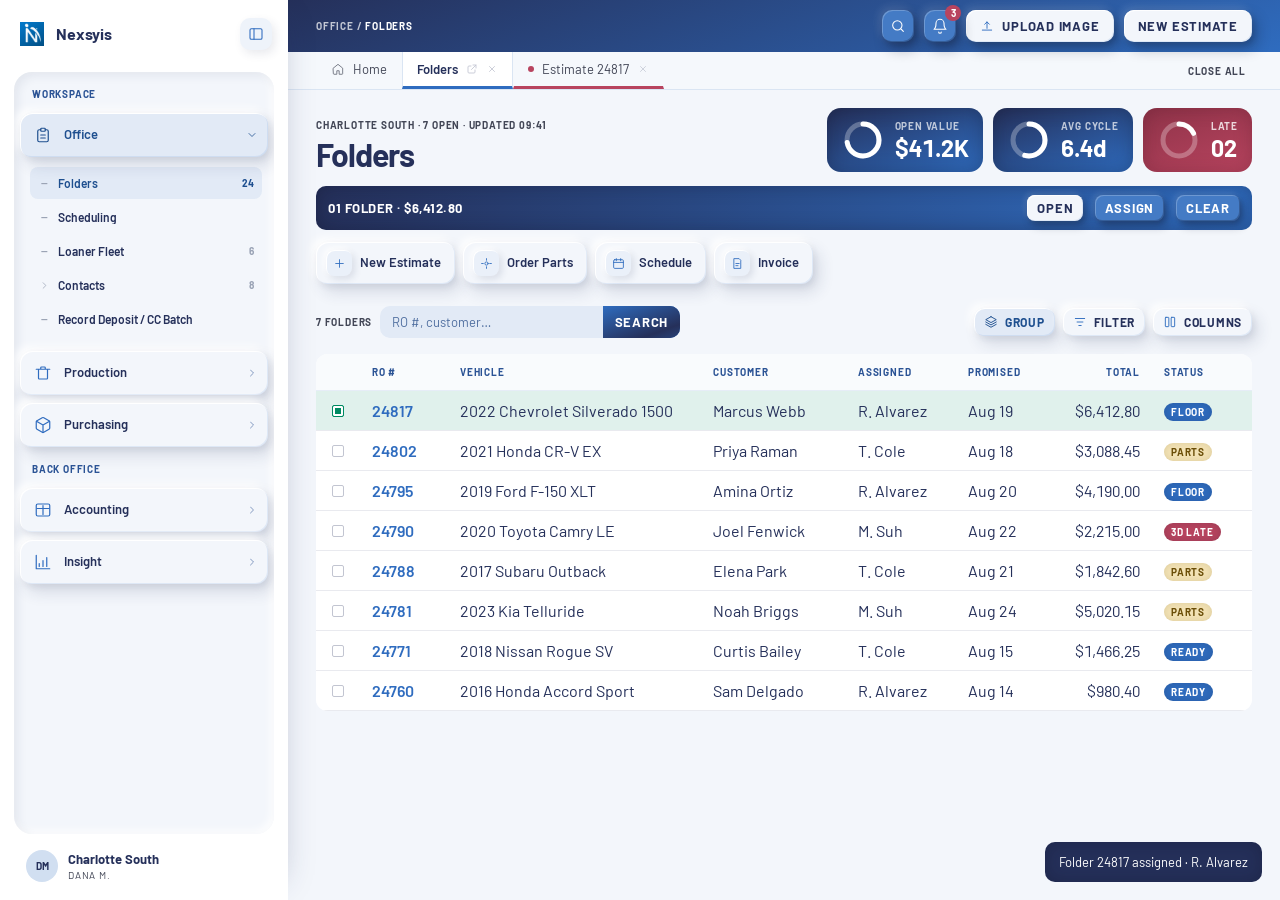
==== commit 0b4342de: "Add toggleable spine nav with nested section destinations. Replaces hover-expand with a button, and " ====
--- a/index.html
+++ b/index.html
@@ -6,11 +6,11 @@
   <title>Nexsyis · Command Center · Folders</title>
   <link rel="icon" href="assets/nexsyis-mark.ico" />
   <link rel="stylesheet" href="css/shell.css" />
-  <link rel="stylesheet" href="css/vibe-command.css?v=spine-active" />
+  <link rel="stylesheet" href="css/vibe-command.css?v=spine-nest-pad" />
 </head>
 <body>
   <div id="app"></div>
-  <script src="js/folders.js?v=filter-grouped"></script>
+  <script src="js/folders.js?v=spine-nest"></script>
   <script>mountFolders("command");</script>
 </body>
 </html>
--- a/css/vibe-command.css
+++ b/css/vibe-command.css
@@ -45,7 +45,7 @@
   --spinefg: #25305a;
   --spine-muted: #424656;
   --spine-width: 84px;
-  --spine-width-open: 260px;
+  --spine-width-open: 288px;
   --spine-gap: 4px;
 
   --tile: 36px;
@@ -137,7 +137,15 @@
   border: 0 !important;
 }
 
-/* —— Slim icon rail — expands on hover (from Minimalist feedback) */
+/* —— Slim icon rail — toggle open/closed (open by default) */
+.app {
+  transition: grid-template-columns 0.2s ease;
+}
+
+.app:has(.spine.is-open) {
+  grid-template-columns: var(--spine-width-open) minmax(0, 1fr);
+}
+
 .spine {
   width: var(--spine-width);
   padding: 12px 6px 14px;
@@ -145,32 +153,82 @@
   background: #fff;
   overflow: hidden;
   z-index: 30;
-  transition: width 0.2s ease;
-}
-
-.spine:hover {
+  transition: width 0.2s ease, box-shadow 0.2s ease;
+}
+
+.spine.is-open {
   width: var(--spine-width-open);
   box-shadow: 12px 0 32px -20px rgba(37, 48, 90, 0.28);
 }
 
+.spine-head {
+  display: flex;
+  flex-direction: column;
+  align-items: center;
+  gap: 8px;
+  margin: 0 0 4px;
+  padding: 4px 0 8px;
+}
+
+.spine.is-open .spine-head {
+  flex-direction: row;
+  align-items: center;
+  justify-content: space-between;
+  gap: 8px;
+  padding: 4px 10px 12px 14px;
+}
+
+.spine-toggle {
+  flex: 0 0 auto;
+  width: 32px;
+  height: 32px;
+  display: grid;
+  place-items: center;
+  padding: 0;
+  border: 0;
+  border-radius: 10px;
+  background: color-mix(in srgb, #2f6cbf 8%, #ffffff);
+  color: #2f6cbf;
+  box-shadow:
+    3px 4px 10px rgba(37, 48, 90, 0.10),
+    -2px -2px 6px rgba(255, 255, 255, 1);
+  transition:
+    background-color 0.18s ease,
+    color 0.18s ease,
+    transform 0.18s ease;
+}
+
+.spine-toggle .ico {
+  width: 16px;
+  height: 16px;
+  display: block;
+}
+
+.spine-toggle:hover {
+  background: color-mix(in srgb, #2f6cbf 14%, #ffffff);
+  color: #1e4f8f;
+  transform: translateY(-1px);
+}
+
 .brand {
   flex-direction: row;
-  justify-content: flex-start;
+  justify-content: center;
   align-items: center;
-  padding: 10px 0 16px 24px;
+  padding: 6px 0;
   margin: 0;
   gap: 0;
   border-radius: 0;
   background: #fff;
   box-shadow: none;
-  width: 100%;
+  min-width: 0;
   overflow: hidden;
   box-sizing: border-box;
 }
 
-.spine:hover .brand {
+.spine.is-open .brand {
+  flex: 1 1 auto;
+  justify-content: flex-start;
   gap: 12px;
-  padding-right: 16px;
 }
 
 .brand img {
@@ -193,7 +251,7 @@
   transition: opacity 0.15s ease;
 }
 
-.spine:hover .brand-word {
+.spine.is-open .brand-word {
   opacity: 1;
   width: auto;
   max-width: 160px;
@@ -210,11 +268,21 @@
   box-shadow:
     inset 4px 4px 10px rgba(37, 48, 90, 0.08),
     inset -3px -3px 8px rgba(255, 255, 255, 0.9);
+  overflow-x: hidden;
+  overflow-y: auto;
+  min-height: 0;
 }
 
 .spine-item + .spine-item,
-.spine-kicker + .spine-item {
+.spine-kicker + .spine-item,
+.spine-section + .spine-section,
+.spine-kicker + .spine-section,
+.spine-section + .spine-kicker {
   margin-top: 8px;
+}
+
+.spine.is-open .spine-kicker + .spine-section {
+  margin-top: 0;
 }
 
 /* Kickers collapse fully when closed (no leftover flex space) */
@@ -242,7 +310,7 @@
     line-height 0.22s ease;
 }
 
-.spine:hover .spine-kicker {
+.spine.is-open .spine-kicker {
   position: relative;
   z-index: 2;
   max-height: 28px;
@@ -253,13 +321,19 @@
   opacity: 1;
 }
 
-.spine:hover .spine-kicker:first-child {
+.spine.is-open .spine-kicker:first-child {
   margin-top: 6px;
 }
 
 /* When kicker is visible it owns the spacing — don’t double with item margin */
-.spine:hover .spine-kicker + .spine-item {
+.spine.is-open .spine-kicker + .spine-item {
   margin-top: 0;
+}
+
+.spine-section {
+  display: flex;
+  flex-direction: column;
+  min-width: 0;
 }
 
 .spine-item {
@@ -286,9 +360,28 @@
     padding 0.18s ease;
 }
 
-.spine:hover .spine-item {
-  gap: 12px;
-  padding: 0 12px 0 12px;
+.spine.is-open .spine-item {
+  gap: 10px;
+  padding: 0 10px 0 12px;
+}
+
+.spine-section-chevron {
+  display: none;
+  width: 12px;
+  height: 12px;
+  flex: 0 0 12px;
+  margin-left: auto;
+  color: color-mix(in srgb, #2f6cbf 55%, #25305a);
+  opacity: 0.7;
+  transition: transform 0.18s ease;
+}
+
+.spine.is-open .spine-section-chevron {
+  display: block;
+}
+
+.spine-section.is-expanded .spine-section-chevron {
+  transform: rotate(90deg);
 }
 
 .spine-item .tile {
@@ -326,7 +419,7 @@
     max-width 0.2s ease;
 }
 
-.spine:hover .spine-item .lbl {
+.spine.is-open .spine-item .lbl {
   opacity: 1;
   max-width: 168px;
 }
@@ -349,6 +442,130 @@
 
 .spine-item.is-active .lbl {
   color: #1e4f8f;
+}
+
+.spine-item.is-active .spine-section-chevron {
+  color: #1e4f8f;
+  opacity: 1;
+}
+
+/* Nested L1 / L2 — only when spine is open + section expanded */
+.spine-tree {
+  display: none;
+  flex-direction: column;
+  gap: 2px;
+  /* Extra top pad so parent section neo-shadow doesn’t sit on first child */
+  padding: 10px 6px 8px 10px;
+  min-width: 0;
+}
+
+.spine.is-open .spine-section.is-expanded > .spine-tree {
+  display: flex;
+}
+
+.spine-branch {
+  display: flex;
+  flex-direction: column;
+  min-width: 0;
+}
+
+.spine-link,
+.spine-leaf {
+  appearance: none;
+  display: flex;
+  align-items: center;
+  gap: 8px;
+  width: 100%;
+  min-height: 32px;
+  margin: 0;
+  padding: 6px 8px;
+  border: 0;
+  border-radius: 8px;
+  background: transparent;
+  color: var(--navy);
+  font: inherit;
+  font-size: var(--text-ui-sm);
+  font-weight: 600;
+  text-align: left;
+  cursor: pointer;
+  transition: background-color 0.15s ease, color 0.15s ease;
+}
+
+.spine-link:hover,
+.spine-leaf:hover {
+  background: color-mix(in srgb, #2f6cbf 8%, #ffffff);
+}
+
+.spine-link.is-active,
+.spine-leaf.is-active {
+  background: color-mix(in srgb, #2f6cbf 14%, #ffffff);
+  color: #1e4f8f;
+}
+
+.spine-mark {
+  flex: 0 0 12px;
+  width: 12px;
+  display: inline-flex;
+  align-items: center;
+  justify-content: center;
+  color: #9aa3b5;
+  font-size: 10px;
+  line-height: 1;
+}
+
+.spine-chevron {
+  width: 11px;
+  height: 11px;
+  display: block;
+  transition: transform 0.18s ease;
+}
+
+.spine-branch.is-open > .spine-link .spine-chevron {
+  transform: rotate(90deg);
+}
+
+.spine-link-lbl,
+.spine-leaf-lbl {
+  flex: 1 1 auto;
+  min-width: 0;
+  overflow: hidden;
+  text-overflow: ellipsis;
+  white-space: nowrap;
+}
+
+.spine-count {
+  flex: 0 0 auto;
+  font-size: var(--text-micro);
+  font-weight: 700;
+  letter-spacing: 0.02em;
+  color: #9aa3b5;
+}
+
+.spine-link.is-active .spine-count,
+.spine-leaf.is-active .spine-count {
+  color: #1e4f8f;
+}
+
+.spine-leaves {
+  display: none;
+  flex-direction: column;
+  gap: 1px;
+  padding: 2px 0 4px 12px;
+}
+
+.spine-branch.is-open > .spine-leaves {
+  display: flex;
+}
+
+.spine-leaf {
+  font-weight: 500;
+  min-height: 28px;
+  padding: 5px 8px 5px 20px;
+  color: #4a5568;
+}
+
+.spine-leaf.is-active {
+  font-weight: 600;
 }
 
 .spine-foot {
@@ -368,7 +585,7 @@
   overflow: hidden;
 }
 
-.spine:hover .user-row {
+.spine.is-open .user-row {
   gap: 10px;
 }
 
@@ -393,7 +610,7 @@
   white-space: nowrap;
 }
 
-.spine:hover .user-meta {
+.spine.is-open .user-meta {
   opacity: 1;
   width: auto;
   max-width: 140px;
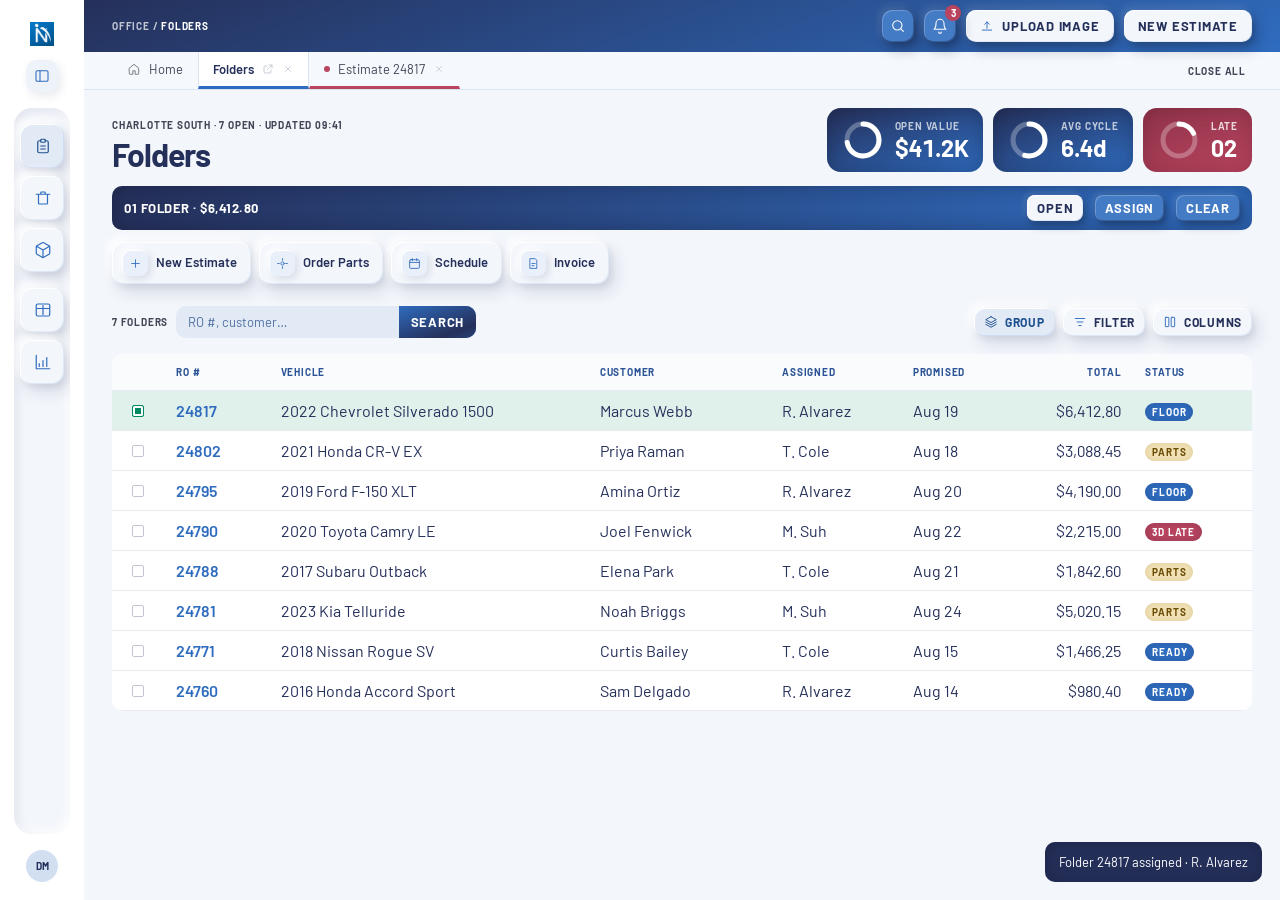
==== commit daf60486: "Default spine nav to collapsed with sections closed. Co-authored-by: Cursor <cursoragent@cursor.com>" ====
--- a/index.html
+++ b/index.html
@@ -10,7 +10,7 @@
 </head>
 <body>
   <div id="app"></div>
-  <script src="js/folders.js?v=spine-nest"></script>
+  <script src="js/folders.js?v=spine-closed"></script>
   <script>mountFolders("command");</script>
 </body>
 </html>
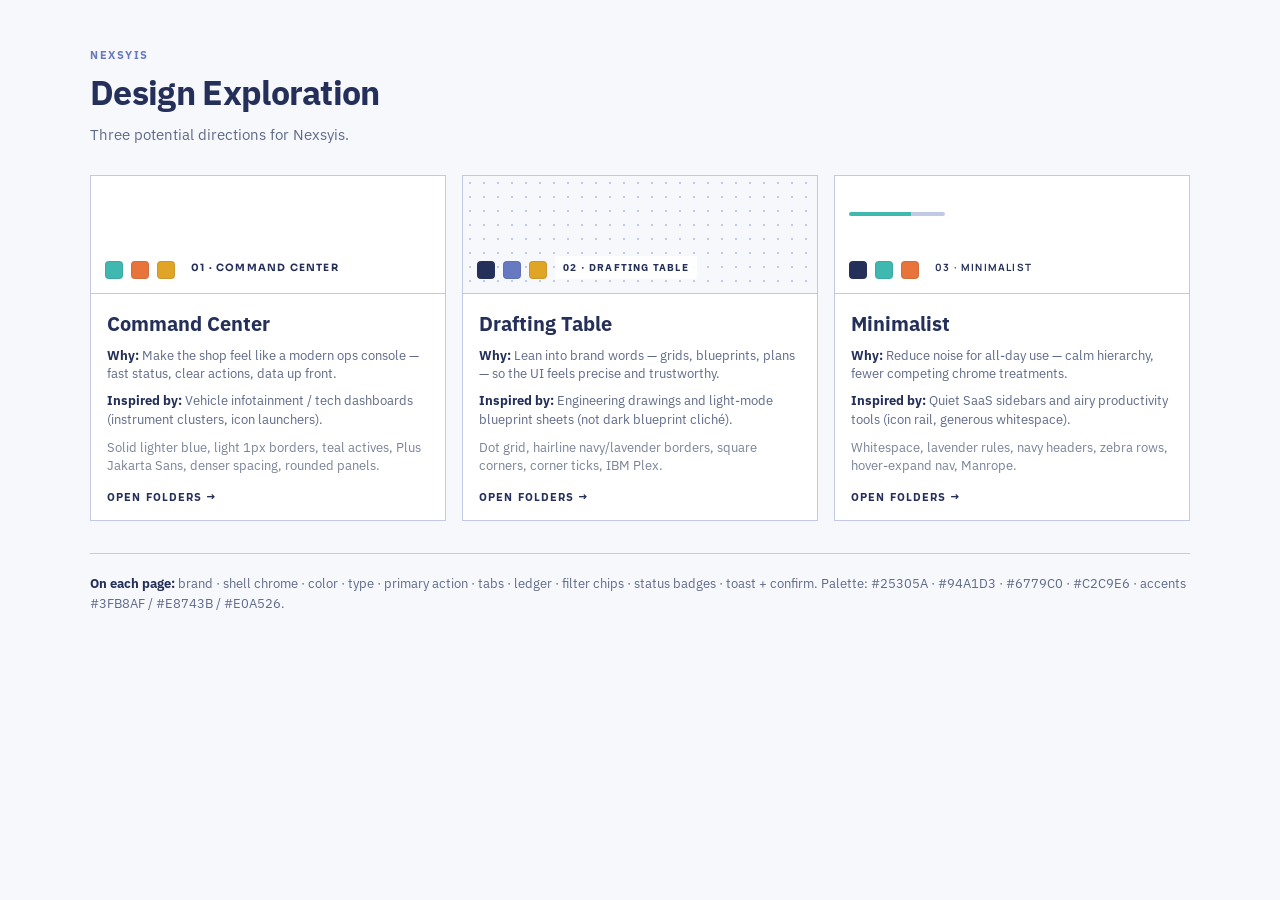
==== commit f70b185a: "Add the V2 Command Center, a frozen V1, and an element library for client review. Co-authored-by: Cu" ====
--- a/index.html
+++ b/index.html
@@ -3,14 +3,190 @@
 <head>
   <meta charset="utf-8" />
   <meta name="viewport" content="width=device-width, initial-scale=1" />
-  <title>Nexsyis · Command Center · Folders</title>
+  <title>Nexsyis · Design Exploration</title>
   <link rel="icon" href="assets/nexsyis-mark.ico" />
-  <link rel="stylesheet" href="css/shell.css" />
-  <link rel="stylesheet" href="css/vibe-command.css?v=spine-nest-pad" />
+  <link href="https://fonts.googleapis.com/css2?family=IBM+Plex+Sans:wght@400;600;700&family=Manrope:wght@600;700;800&family=Sora:wght@600;700&display=swap" rel="stylesheet" />
+  <style>
+    :root {
+      --navy: #25305a;
+      --lavender: #c2c9e6;
+      --blue: #6779c0;
+      --teal: #3fb8af;
+      --orange: #e8743b;
+      --gold: #e0a526;
+    }
+    * { box-sizing: border-box; }
+    body {
+      margin: 0;
+      min-height: 100vh;
+      font-family: "IBM Plex Sans", sans-serif;
+      color: var(--navy);
+      background: #f7f8fc;
+      padding: 48px 28px 64px;
+    }
+    .wrap { max-width: 1100px; margin: 0 auto; }
+    .eyebrow {
+      margin: 0 0 8px;
+      font-size: 11px;
+      font-weight: 700;
+      letter-spacing: 0.14em;
+      text-transform: uppercase;
+      color: var(--blue);
+    }
+    h1 {
+      margin: 0 0 10px;
+      font-size: 34px;
+      letter-spacing: -0.02em;
+    }
+    .lede {
+      margin: 0 0 28px;
+      max-width: 58ch;
+      color: #5f6a88;
+      line-height: 1.5;
+      font-size: 15px;
+    }
+    .grid {
+      display: grid;
+      grid-template-columns: repeat(3, minmax(0, 1fr));
+      gap: 16px;
+    }
+    @media (max-width: 900px) { .grid { grid-template-columns: 1fr; } }
+    a.card {
+      display: flex;
+      flex-direction: column;
+      min-height: 340px;
+      text-decoration: none;
+      color: inherit;
+      background: #fff;
+      border: 1px solid var(--lavender);
+      overflow: hidden;
+    }
+    a.card:hover { border-color: var(--navy); }
+    .swatch {
+      height: 118px;
+      border-bottom: 1px solid var(--lavender);
+      position: relative;
+      display: flex;
+      gap: 8px;
+      align-items: flex-end;
+      padding: 14px;
+    }
+    .swatch b {
+      font-size: 10px;
+      font-weight: 700;
+      letter-spacing: 0.12em;
+      text-transform: uppercase;
+      background: rgba(255,255,255,.9);
+      padding: 5px 8px;
+    }
+    .chip {
+      width: 18px; height: 18px; border-radius: 4px;
+      border: 1px solid rgba(37,48,90,.12);
+    }
+    .body { padding: 16px; flex: 1; display: flex; flex-direction: column; }
+    .body h2 { margin: 0 0 10px; font-size: 20px; }
+    .body p { margin: 0 0 8px; color: #5f6a88; font-size: 13px; line-height: 1.45; }
+    .body p.craft { margin-bottom: 16px; flex: 1; color: #7a8298; font-size: 12.5px; }
+    .body p strong { color: var(--navy); font-weight: 700; }
+    .meta {
+      font-size: 11px;
+      font-weight: 700;
+      letter-spacing: 0.1em;
+      text-transform: uppercase;
+      color: var(--navy);
+    }
+    .command .swatch {
+      background: #fff;
+      font-family: "Sora", sans-serif;
+    }
+    .command .swatch b { color: var(--navy); }
+    .drafting .swatch {
+      background:
+        radial-gradient(circle, #c2c9e6 0.8px, transparent 0.9px) 0 0 / 14px 14px,
+        #f7f8fc;
+      font-family: "IBM Plex Sans", sans-serif;
+    }
+    .quiet .swatch {
+      background: #fff;
+      font-family: "Manrope", sans-serif;
+    }
+    .quiet .swatch::after {
+      content: "";
+      position: absolute;
+      left: 14px; top: 36px;
+      width: 96px; height: 4px;
+      border-radius: 999px;
+      background: linear-gradient(90deg, var(--teal) 65%, var(--lavender) 65%);
+    }
+    .notes {
+      margin-top: 32px;
+      padding-top: 20px;
+      border-top: 1px solid var(--lavender);
+      font-size: 13px;
+      color: #5f6a88;
+      line-height: 1.55;
+    }
+    .notes strong { color: var(--navy); }
+  </style>
 </head>
 <body>
-  <div id="app"></div>
-  <script src="js/folders.js?v=spine-closed"></script>
-  <script>mountFolders("command");</script>
+  <div class="wrap">
+    <p class="eyebrow">Nexsyis</p>
+    <h1>Design Exploration</h1>
+    <p class="lede">
+      Three potential directions for Nexsyis.
+    </p>
+    <div class="grid">
+      <a class="card command" href="command.html">
+        <div class="swatch">
+          <span class="chip" style="background:#3fb8af"></span>
+          <span class="chip" style="background:#e8743b"></span>
+          <span class="chip" style="background:#e0a526"></span>
+          <b>01 · Command Center</b>
+        </div>
+        <div class="body">
+          <h2>Command Center</h2>
+          <p class="why"><strong>Why:</strong> Make the shop feel like a modern ops console — fast status, clear actions, data up front.</p>
+          <p class="inspo"><strong>Inspired by:</strong> Vehicle infotainment / tech dashboards (instrument clusters, icon launchers).</p>
+          <p class="craft">Solid lighter blue, light 1px borders, teal actives, Plus Jakarta Sans, denser spacing, rounded panels.</p>
+          <span class="meta">Open Folders →</span>
+        </div>
+      </a>
+      <a class="card drafting" href="drafting.html">
+        <div class="swatch">
+          <span class="chip" style="background:#25305a"></span>
+          <span class="chip" style="background:#6779c0"></span>
+          <span class="chip" style="background:#e0a526"></span>
+          <b>02 · Drafting Table</b>
+        </div>
+        <div class="body">
+          <h2>Drafting Table</h2>
+          <p class="why"><strong>Why:</strong> Lean into brand words — grids, blueprints, plans — so the UI feels precise and trustworthy.</p>
+          <p class="inspo"><strong>Inspired by:</strong> Engineering drawings and light-mode blueprint sheets (not dark blueprint cliché).</p>
+          <p class="craft">Dot grid, hairline navy/lavender borders, square corners, corner ticks, IBM Plex.</p>
+          <span class="meta">Open Folders →</span>
+        </div>
+      </a>
+      <a class="card quiet" href="quiet.html">
+        <div class="swatch">
+          <span class="chip" style="background:#25305a"></span>
+          <span class="chip" style="background:#3fb8af"></span>
+          <span class="chip" style="background:#e8743b"></span>
+          <b>03 · Minimalist</b>
+        </div>
+        <div class="body">
+          <h2>Minimalist</h2>
+          <p class="why"><strong>Why:</strong> Reduce noise for all-day use — calm hierarchy, fewer competing chrome treatments.</p>
+          <p class="inspo"><strong>Inspired by:</strong> Quiet SaaS sidebars and airy productivity tools (icon rail, generous whitespace).</p>
+          <p class="craft">Whitespace, lavender rules, navy headers, zebra rows, hover-expand nav, Manrope.</p>
+          <span class="meta">Open Folders →</span>
+        </div>
+      </a>
+    </div>
+    <p class="notes">
+      <strong>On each page:</strong> brand · shell chrome · color · type · primary action · tabs · ledger · filter chips · status badges · toast + confirm.
+      Palette: #25305A · #94A1D3 · #6779C0 · #C2C9E6 · accents #3FB8AF / #E8743B / #E0A526.
+    </p>
+  </div>
 </body>
 </html>
